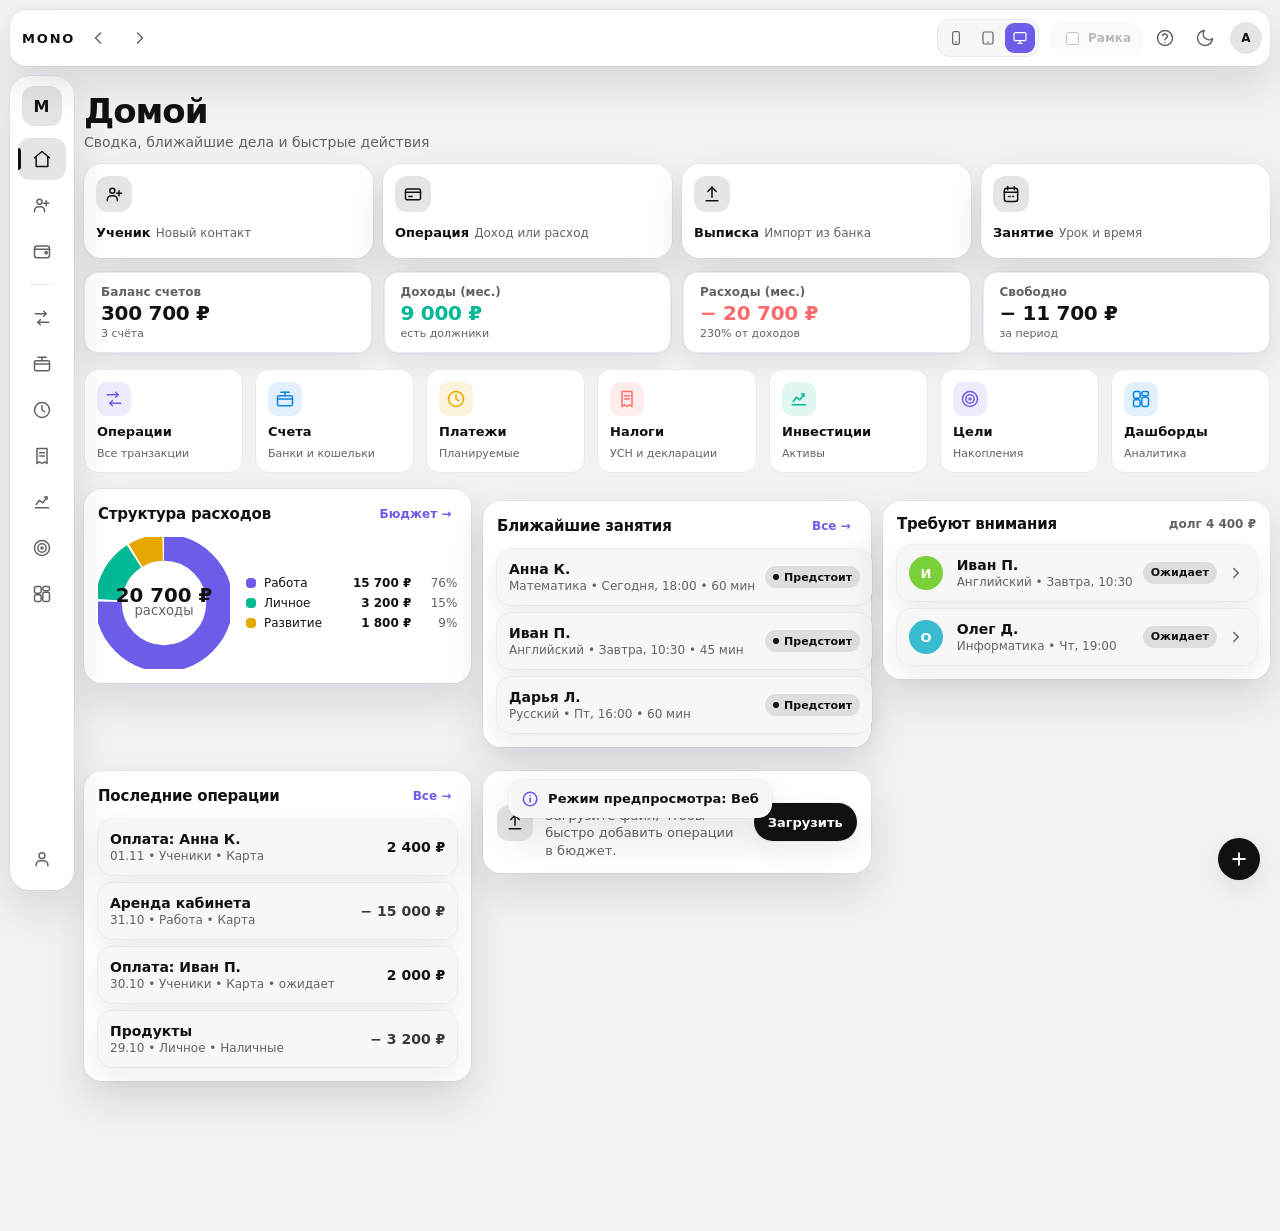
==== index.html @ 4f50d754 "Этап 14a-fix2: публикация фиксов 14a (snapshot-коммит не попал в PR#19) + удаление rail-FAB '+' из т" ====
<!doctype html>
<html lang="ru">
<head>
  <meta charset="utf-8" />
  <meta name="viewport" content="width=device-width, initial-scale=1, viewport-fit=cover" />
  <meta name="theme-color" content="#090909" />
  <title>Mono — репетитор</title>
  <link rel="icon" type="image/png" href="Иконка.png" />

  <script>
    (() => {
      try {
        const saved = localStorage.getItem("mono-theme");
        const systemLight = window.matchMedia("(prefers-color-scheme: light)").matches;
        document.documentElement.dataset.theme = saved || (systemLight ? "light" : "dark");
      } catch (_) {
        document.documentElement.dataset.theme = "dark";
      }
    })();
  </script>

  <link rel="stylesheet" href="src/css/tokens.css" />
  <link rel="stylesheet" href="src/css/layout-base.css" />
  <link rel="stylesheet" href="src/css/components.css" />
</head>

  <!-- Dev-preview: рамка устройства (Этап 8). app переносится внутрь при включённой рамке -->
  <div class="device-frame" id="deviceFrame" aria-hidden="true">
    <div class="frame-notch"></div>
    <div class="frame-caption" id="frameCaption">Телефон · 390 × 844</div>
  </div>

  <div class="app" id="app">
    <!-- Header -->
    <header class="header">
      <div class="brand">Mono</div>

      <button class="icon-btn nav-history" data-action="back" aria-label="Назад">
        <span data-icon="back"></span>
      </button>

      <button class="icon-btn nav-history" data-action="forward" aria-label="Вперёд">
        <span data-icon="forward"></span>
      </button>

      <div class="header-spacer"></div>

      <!-- Dev-preview: временный переключатель макетов (Этап 7) -->
      <div class="preview-switch" role="group" aria-label="Предпросмотр макета">
        <button class="preview-btn" data-preview="mobile" title="Телефон (≤767px)" aria-label="Режим: телефон"><span data-icon="phone"></span></button>
        <button class="preview-btn" data-preview="tablet" title="Планшет (768–1179px)" aria-label="Режим: планшет"><span data-icon="tablet"></span></button>
        <button class="preview-btn" data-preview="desktop" title="Веб (≥1180px)" aria-label="Режим: веб"><span data-icon="monitor"></span></button>
      </div>

      <!-- Dev-frame: рамка устройства для превью (Этап 8, видна только в mobile/tablet) -->
      <label class="frame-toggle" title="Рамка устройства">
        <input type="checkbox" id="frameToggle" />
        <span>Рамка</span>
      </label>

      <div class="header-actions">
        <button class="icon-btn" data-action="help" aria-label="Помощь">
          <span data-icon="help"></span>
        </button>

        <button class="icon-btn theme-toggle" data-action="theme" aria-label="Переключить тему">
          <span class="sun" data-icon="sun"></span>
          <span class="moon" data-icon="moon"></span>
        </button>

        <button class="avatar-btn" data-action="profile" aria-label="Профиль">
          А
        </button>
      </div>
    </header>

    <!-- Desktop / tablet toolbar -->
    <aside class="toolbar" id="toolbar" aria-label="Боковая навигация">
      <div class="rail-logo">M</div>

      <nav class="toolbar-nav">
        <button class="tool-item is-active" data-route="home" aria-current="page">
          <span data-icon="home"></span>
          <span class="tool-label">Домой</span>
        </button>

        <button class="tool-item" data-route="teacher">
          <span data-icon="teacher"></span>
          <span class="tool-label">Учитель</span>
        </button>

        <button class="tool-item" data-route="budget">
          <span data-icon="budget"></span>
          <span class="tool-label">Бюджет</span>
        </button>

        <div class="rail-sep"></div>

        <button class="tool-item" data-route="operations">
          <span data-icon="operations"></span>
          <span class="tool-label">Операции</span>
        </button>

        <button class="tool-item" data-route="accounts">
          <span data-icon="accounts"></span>
          <span class="tool-label">Счета</span>
        </button>

        <button class="tool-item" data-route="planned">
          <span data-icon="payments"></span>
          <span class="tool-label">Платежи</span>
        </button>

        <button class="tool-item" data-route="taxes">
          <span data-icon="taxes"></span>
          <span class="tool-label">Налоги</span>
        </button>

        <button class="tool-item" data-route="investments">
          <span data-icon="investments"></span>
          <span class="tool-label">Инвестиции</span>
        </button>

        <button class="tool-item" data-route="goals">
          <span data-icon="goals"></span>
          <span class="tool-label">Цели</span>
        </button>

        <button class="tool-item" data-route="dashboards">
          <span data-icon="dashboards"></span>
          <span class="tool-label">Дашборды</span>
        </button>
      </nav>

      <div class="toolbar-bottom">
        <button class="tool-item" data-action="profile">
          <span data-icon="user"></span>
          <span class="tool-label">Профиль</span>
        </button>
      </div>
    </aside>

    <!-- Content -->
    <main class="content">
      <div class="content-inner">
        <div class="page-head">
          <h1 id="page-title">Домой</h1>
          <p id="page-subtitle">Главный экран</p>
        </div>

        <section id="page-body" aria-live="polite"></section>
      </div>
    </main>

    <!-- Mobile bottom navigation -->
    <nav class="bottom-nav" id="bottomNav" aria-label="Нижняя навигация">
      <div class="tabs">
        <button class="tab is-active" data-route="home" aria-current="page">
          <span class="tab-icon" data-icon="home"></span>
          <span class="tab-label">Домой</span>
        </button>

        <button class="tab" data-route="teacher">
          <span class="tab-icon" data-icon="teacher"></span>
          <span class="tab-label">Учитель</span>
        </button>

        <button class="tab" data-route="budget">
          <span class="tab-icon" data-icon="budget"></span>
          <span class="tab-label">Бюджет</span>
        </button>

        <button class="tab" data-action="more" aria-haspopup="dialog" aria-expanded="false">
          <span class="tab-icon" data-icon="dashboards"></span>
          <span class="tab-label">Ещё</span>
        </button>
      </div>

      <div class="fab-wrap" data-fab-wrap>
        <div class="fan" data-fan aria-hidden="true">
          <button
            class="fan-item"
            data-quick="lesson"
            aria-label="Запланировать занятие"
            style="--tx: 0px; --ty: -54px; --d: 0ms"
          >
            <span data-icon="calendar"></span>
            <span>Занятие</span>
          </button>

          <button
            class="fan-item"
            data-quick="student"
            aria-label="Добавить ученика"
            style="--tx: -16px; --ty: -104px; --d: 35ms"
          >
            <span data-icon="userPlus"></span>
            <span>Ученик</span>
          </button>

          <button
            class="fan-item"
            data-quick="transaction"
            aria-label="Новая операция"
            style="--tx: -32px; --ty: -154px; --d: 70ms"
          >
            <span data-icon="card"></span>
            <span>Операция</span>
          </button>

          <button
            class="fan-item"
            data-quick="statement"
            aria-label="Загрузить выписку"
            style="--tx: -48px; --ty: -204px; --d: 105ms"
          >
            <span data-icon="upload"></span>
            <span>Выписка</span>
          </button>
        </div>

        <button class="fab" data-fab aria-expanded="false" aria-label="Быстрые действия">
          <span data-icon="plus"></span>
        </button>
      </div>
    </nav>
  </div>

  <!-- Desktop / tablet floating FAB -->
  <div class="desktop-fab fab-wrap" data-fab-wrap>
    <div class="fan" data-fan aria-hidden="true">
      <button
        class="fan-item"
        data-quick="lesson"
        aria-label="Запланировать занятие"
        style="--tx: 0px; --ty: -54px; --d: 0ms"
      >
        <span data-icon="calendar"></span>
        <span>Занятие</span>
      </button>

      <button
        class="fan-item"
        data-quick="student"
        aria-label="Добавить ученика"
        style="--tx: -16px; --ty: -104px; --d: 35ms"
      >
        <span data-icon="userPlus"></span>
        <span>Ученик</span>
      </button>

      <button
        class="fan-item"
        data-quick="transaction"
        aria-label="Новая операция"
        style="--tx: -32px; --ty: -154px; --d: 70ms"
      >
        <span data-icon="card"></span>
        <span>Операция</span>
      </button>

      <button
        class="fan-item"
        data-quick="statement"
        aria-label="Загрузить выписку"
        style="--tx: -48px; --ty: -204px; --d: 105ms"
      >
        <span data-icon="upload"></span>
        <span>Выписка</span>
      </button>
    </div>

    <button class="fab" data-fab aria-expanded="false" aria-label="Быстрые действия">
      <span data-icon="plus"></span>
    </button>
  </div>

  <div class="fan-backdrop" id="fanBackdrop"></div>

  <!-- Help modal -->
  <div class="modal-backdrop" id="helpBackdrop"></div>
  <!-- Bottom sheet «Ещё» — мобильная IA (Этап 7) -->
  <div class="sheet-backdrop" id="sheetBackdrop"></div>
  <section class="sheet" id="moreSheet" role="dialog" aria-modal="true" aria-labelledby="sheetTitle">
    <div class="sheet-handle"></div>
    <h3 class="sheet-title" id="sheetTitle">Все разделы</h3>
    <div class="sheet-grid" id="sheetGrid"><!-- заполняет app.js из u.HUB --></div>
  </section>

  <section class="modal" id="helpModal" role="dialog" aria-modal="true" aria-labelledby="helpTitle">
    <div class="modal-head">
      <h2 id="helpTitle">Помощь</h2>
      <button class="icon-btn" id="helpClose" aria-label="Закрыть">
        <span data-icon="close"></span>
      </button>
    </div>

    <ul class="help-list">
      <li class="help-item">
        <h3>Быстрые действия</h3>
        <p>Нажмите <b>+</b>, чтобы открыть меню: занятие, ученик, операция, выписка.</p>
      </li>
      <li class="help-item">
        <h3>Повтор последнего действия</h3>
        <p>Зажмите <b>+</b> на полсекунды, чтобы повторно выполнить последнее быстрое действие.</p>
      </li>
      <li class="help-item">
        <h3>Тема</h3>
        <p>Светлая и тёмная тема переключаются кнопкой в шапке. Выбор сохраняется.</p>
      </li>
      <li class="help-item">
        <h3>Навигация</h3>
        <p>На телефоне — нижняя панель. На планшете и ПК — левый тулбар, раскрывается при наведении.</p>
      </li>
    </ul>
  </section>

<!-- Generic quick-action modal (формы: занятие/ученик/операция/выписка) -->
  <div class="modal-backdrop" id="genericBackdrop"></div>
  <section class="modal" id="genericModal" role="dialog" aria-modal="true" aria-labelledby="genericTitle">
    <div class="modal-head">
      <h2 id="genericTitle">Форма</h2>
      <button class="icon-btn" data-action="close-modal" aria-label="Закрыть">
        <span data-icon="close"></span>
      </button>
    </div>
    <form id="genericForm" novalidate></form>
  </section>

  <div class="toast" id="toast" role="status" aria-live="polite"></div>


  <script src="src/js/core.js"></script>
  <script src="src/data/mock.js"></script>
  <script src="src/js/store.js"></script>
  <script src="src/js/views/home.js"></script>
  <script src="src/js/views/teacher.js"></script>
  <script src="src/js/views/budget.js"></script>
  <script src="src/js/views/finance.js"></script>
  <script src="src/js/views/profile.js"></script>
  <script src="src/js/app.js"></script>
</body>
</html>
---- src/css/tokens.css ----
/* ============================================================
   MONO — ДИЗАЙН-ТОКЕНЫ (Этап 1)
   Единая палитра для layout («Mono», монохром) и карточек «Домкнига»
   (акцент + семантические цвета). Все компоненты берут цвета ТОЛЬКО
   отсюда. Порядок подключения: tokens.css → layout-base.css → components.css
   ============================================================ */

:root {
  /* ---- Фирменный акцент и семантика (из карточек Домкнига) ---- */
  --accent: #6c5ce7;
  --accent-soft: rgba(108, 92, 231, 0.12);
  --accent-text: #ffffff;

  --green: #00b894;
  --amber: #e6a700;
  --red: #ff6b6b;
  --blue: #0984e3;
  --slate: #636e81;

  --green-bg: rgba(0, 184, 148, 0.12);
  --amber-bg: rgba(230, 167, 0, 0.14);
  --red-bg: rgba(255, 107, 107, 0.12);
  --blue-bg: rgba(9, 132, 227, 0.12);

  /* Палитра сегментов диаграмм (donut/pie/bars) */
  --chart-1: #6c5ce7;
  --chart-2: #00b894;
  --chart-3: #e6a700;
  --chart-4: #ff6b6b;
  --chart-5: #0984e3;
  --chart-6: #636e81;
  --chart-7: #a29bfe;
  --chart-8: #55efc4;

  /* ---- Типографика ---- */
  --font-ui: Inter, ui-sans-serif, system-ui, -apple-system, "Segoe UI", Roboto, Arial, sans-serif;
  --font-num: "Manrope", Inter, ui-sans-serif, system-ui, sans-serif;

  /* ---- Радиусы / отступы / тени ---- */
  --r-sm: 10px;
  --r-md: 14px;
  --r-lg: 18px;
  --sp-1: 4px;
  --sp-2: 8px;
  --sp-3: 12px;
  --sp-4: 16px;
  --sp-5: 24px;

  --ring: color-mix(in srgb, var(--text) 28%, transparent);

  /* ---- Мобильные размеры / layout-константы (из исходного layout.html) ---- */
  --bottom-nav-h: 62px;
  --edge: 10px;
  --header-h: 56px;
  --safe-top: env(safe-area-inset-top);
  --safe-bottom: env(safe-area-inset-bottom);
  --rail-w: 64px;
  --rail-expanded-w: 176px;
  --tab-h: 40px;
  --tab-w: 40px;
  --tab-active-w: 104px;
  --tab-label-w: 62px;
  --fab-size: 42px;
  --pill-h: 40px;
}

/* ============================================================
   РЕЖИМЫ ПРЕДПРОСМОТРА (Этап 7 — dev-preview)
   data-preview="mobile" → все @media ведут себя как ≤767px
   data-preview="tablet" → как 768–1179px
   data-preview="desktop" → как ≥1180px (по умолчанию)
   ============================================================ */
:root[data-preview="mobile"] { --mq-mobile: 1px; }
:root:not([data-preview]) { --mq-mobile: 0; }

/* ================= ТЁМНАЯ ТЕМА (дефолт Mono) ================= */
:root[data-theme="dark"] {
  --bg: #090909;
  --surface: #141414;
  --surface-2: #1c1c1c;
  --line: #262d45;
  --text: #ffffff;
  --muted: #a0a0a8;

  --hover: rgba(255, 255, 255, 0.08);
  --selected: rgba(255, 255, 255, 0.14);
  --active-bg: #ffffff;
  --active-text: #000000;

  --shadow:
    0 18px 42px rgba(0, 0, 0, 0.58),
    0 0 0 1px rgba(255, 255, 255, 0.045);
  --soft-shadow:
    0 10px 28px rgba(0, 0, 0, 0.42),
    0 0 0 1px rgba(255, 255, 255, 0.04);
  --backdrop: rgba(0, 0, 0, 0.58);

  /* в тёмной теме — осветлённые варианты из Домкниги */
  --accent: #8b7cff;
  --accent-soft: rgba(139, 124, 255, 0.16);
  --green: #2ee6c0;
  --amber: #ffd93d;
  --red: #ff8080;
  --blue: #74b9ff;

  --green-bg: rgba(46, 230, 192, 0.14);
  --amber-bg: rgba(255, 217, 61, 0.16);
  --red-bg: rgba(255, 128, 128, 0.14);
  --blue-bg: rgba(116, 185, 255, 0.14);

  --chart-1: #8b7cff;
  --chart-2: #2ee6c0;
  --chart-3: #ffd93d;
  --chart-4: #ff8080;
  --chart-5: #74b9ff;
  --chart-6: #8b93ad;
  --chart-7: #a29bfe;
  --chart-8: #55efc4;
}

/* ================= СВЕТЛАЯ ТЕМА ================= */
:root[data-theme="light"] {
  --bg: #f1f2f4;
  --surface: #ffffff;
  --surface-2: #f7f7f8;
  --line: #e7eaf2;
  --text: #111111;
  --muted: #5f6368;

  --hover: rgba(0, 0, 0, 0.06);
  --selected: rgba(0, 0, 0, 0.1);
  --active-bg: #111111;
  --active-text: #ffffff;

  --shadow:
    0 18px 40px rgba(15, 23, 42, 0.12),
    0 0 0 1px rgba(15, 23, 42, 0.045);
  --soft-shadow:
    0 10px 26px rgba(15, 23, 42, 0.08),
    0 0 0 1px rgba(15, 23, 42, 0.04);
  --backdrop: rgba(0, 0, 0, 0.24);
}

/* ============================================================
   СЛУЖЕБНЫЕ КЛАССЫ ТЕМ (используются всеми компонентами)
   ============================================================ */
.t-income, .tone-green { color: var(--green); }
.t-expense, .tone-red { color: var(--red); }
.t-pending, .tone-amber { color: var(--amber); }
.t-info, .tone-blue { color: var(--blue); }
.t-muted { color: var(--muted); }

.badge--paid { background: var(--green-bg); color: var(--green); }
.badge--pending { background: var(--amber-bg); color: var(--amber); }
.badge--overdue { background: var(--red-bg); color: var(--red); }
.badge--info { background: var(--blue-bg); color: var(--blue); }
.badge--neutral { background: var(--hover); color: var(--muted); }
.badge--accent { background: var(--accent-soft); color: var(--accent); }
---- src/css/layout-base.css ----
* {
      box-sizing: border-box;
    }

    html,
    body {
      height: 100%;
    }

    body {
      margin: 0;
      background: var(--bg);
      color: var(--text);
      font-family: var(--font-ui);
      -webkit-font-smoothing: antialiased;
      overflow-x: hidden;
    }

    button {
      font: inherit;
      color: inherit;
      border: 0;
      background: transparent;
      cursor: pointer;
    }

    svg {
      display: block;
      width: 20px;
      height: 20px;
      flex: 0 0 auto;
    }

    [data-icon] {
      display: inline-grid;
      place-items: center;
      width: 20px;
      height: 20px;
    }

    .app {
      min-height: 100dvh;
      display: flex;
      flex-direction: column;
    }

    /* ============================================================
       Header
       ============================================================ */

    /* Этап 10: header — fixed (всегда виден, не прячется при скролле),
       тулбар и контент начинаются НИЖЕ хедера. */
    .header {
      position: fixed;
      top: calc(var(--edge) + var(--safe-top));
      left: var(--edge);
      right: var(--edge);
      z-index: 50;

      height: var(--header-h);
      padding: 0 8px 0 12px;

      display: flex;
      align-items: center;
      gap: 4px;

      background: var(--surface);
      border-radius: 16px;
      box-shadow: var(--shadow);

      transition: transform 0.3s cubic-bezier(0.2, 0.8, 0.2, 1);
    }

    body.header-hidden .header {
      transform: translateY(calc(-100% - var(--edge) - var(--safe-top) - 8px));
    }

    /* «дыра» вместо хедера в потоке */
    .app::before {
      content: "";
      flex: 0 0 auto;
      height: calc(var(--edge) * 2 + var(--header-h) + var(--safe-top));
    }

    .brand {
      font-size: 13px;
      font-weight: 850;
      letter-spacing: 0.14em;
      text-transform: uppercase;
      white-space: nowrap;
    }

    .header-spacer {
      flex: 1;
    }

    .header-actions {
      display: flex;
      align-items: center;
      gap: 2px;
    }

    .icon-btn {
      width: 38px;
      height: 38px;
      border-radius: 12px;
      display: grid;
      place-items: center;
      color: var(--muted);
      transition: 0.18s ease;
    }

    .icon-btn:hover {
      color: var(--text);
      background: var(--hover);
    }

    .icon-btn:focus-visible,
    .avatar-btn:focus-visible,
    .tab:focus-visible,
    .tool-item:focus-visible,
    .fan-item:focus-visible,
    .chip:focus-visible,
    .seg-btn:focus-visible,
    .primary-btn:focus-visible,
    .quick-card:focus-visible {
      outline: 2px solid var(--text);
      outline-offset: 2px;
    }

    .nav-history {
      display: none;
    }

    .theme-toggle .sun,
    .theme-toggle .moon {
      width: 20px;
      height: 20px;
    }

    :root[data-theme="dark"] .theme-toggle .moon {
      display: none;
    }

    :root[data-theme="light"] .theme-toggle .sun {
      display: none;
    }

    .avatar-btn {
      width: 32px;
      height: 32px;
      border-radius: 50%;
      background: var(--selected);
      color: var(--text);
      font-size: 12px;
      font-weight: 850;
      display: grid;
      place-items: center;
      margin-left: 4px;
      transition: 0.18s ease;
    }

    .avatar-btn:hover {
      background: var(--hover);
    }

    /* ============================================================
       Content
       ============================================================ */

    .content {
      flex: 1;
      min-width: 0;
      padding: calc(4px + var(--edge)) var(--edge) calc(86px + var(--safe-bottom));
      transition: margin-left 0.26s cubic-bezier(0.2, 0.8, 0.2, 1);
    }

    /* Этап 10: «дыра» вместо fixed-хедера только на мобильных
       (на десктопе место под хедер даёт padding у .content в @media). */
    @media (max-width: 767.98px) {
      .app::before { content: none; }
    }

    .content-inner {
      width: 100%;
      max-width: 1320px;
      margin: 0 auto;
    }

    .page-head {
      margin: 4px 0 14px;
    }

    .page-head h1 {
      margin: 0 0 4px;
      font-size: clamp(24px, 7vw, 34px);
      line-height: 1.05;
      letter-spacing: -0.03em;
    }

    .page-head p {
      margin: 0;
      color: var(--muted);
      font-size: 14px;
    }

    .panel {
      background: var(--surface);
      border-radius: 18px;
      padding: 14px;
      box-shadow: var(--shadow);
    }

    .panel + .panel {
      margin-top: 12px;
    }

    .panel-title {
      margin: 0 0 10px;
      font-size: 13px;
      font-weight: 850;
      letter-spacing: 0.02em;
    }

    .muted {
      color: var(--muted);
    }

    .sticky-title {
      position: sticky;
      top: calc(var(--header-h) + var(--edge) * 2 + var(--safe-top));
      z-index: 4;
      margin: 14px 0 8px;
      padding: 8px 0;
      background: var(--bg);
      font-size: 13px;
      font-weight: 850;
      letter-spacing: 0.02em;
    }

    .list {
      display: grid;
      gap: 8px;
    }

    .row {
      display: flex;
      align-items: center;
      gap: 10px;
      min-height: 56px;
      padding: 10px 12px;
      border-radius: 14px;
      background: var(--surface-2);
      box-shadow: var(--soft-shadow);
    }

    .row-main {
      min-width: 0;
      flex: 1;
    }

    .row-title {
      font-size: 14px;
      font-weight: 780;
      white-space: nowrap;
      overflow: hidden;
      text-overflow: ellipsis;
    }

    .row-meta {
      margin-top: 2px;
      color: var(--muted);
      font-size: 12px;
      white-space: nowrap;
      overflow: hidden;
      text-overflow: ellipsis;
    }

    .badge {
      flex: 0 0 auto;
      padding: 5px 9px;
      border-radius: 999px;
      background: var(--selected);
      color: var(--text);
      font-size: 11px;
      font-weight: 800;
      white-space: nowrap;
    }

    .amount {
      flex: 0 0 auto;
      font-size: 14px;
      white-space: nowrap;
    }

    .amount.income {
      font-weight: 900;
    }

    .amount.expense {
      font-weight: 760;
      opacity: 0.82;
    }

    .stats-grid {
      display: grid;
      grid-template-columns: repeat(3, minmax(0, 1fr));
      gap: 8px;
      margin-top: 10px;
    }

    .stat {
      min-height: 72px;
      padding: 10px;
      border-radius: 14px;
      background: var(--surface-2);
      box-shadow: var(--soft-shadow);
      display: flex;
      flex-direction: column;
      justify-content: center;
      gap: 4px;
    }

    .stat-label {
      color: var(--muted);
      font-size: 11px;
      font-weight: 750;
      text-transform: uppercase;
      letter-spacing: 0.06em;
    }

    .stat-value {
      font-size: 15px;
      font-weight: 900;
      white-space: nowrap;
      overflow: hidden;
      text-overflow: ellipsis;
    }

    .quick-grid {
      display: grid;
      grid-template-columns: repeat(2, minmax(0, 1fr));
      gap: 10px;
      margin-bottom: 14px;
    }

    .quick-card {
      min-height: 94px;
      padding: 12px;
      border-radius: 18px;
      background: var(--surface);
      box-shadow: var(--shadow);
      display: flex;
      flex-direction: column;
      align-items: flex-start;
      gap: 10px;
      text-align: left;
      transition: transform 0.16s ease, background 0.16s ease;
    }

    .quick-card:hover {
      background: var(--surface-2);
      transform: translateY(-1px);
    }

    .quick-icon {
      width: 36px;
      height: 36px;
      border-radius: 12px;
      background: var(--selected);
      display: grid;
      place-items: center;
    }

    .quick-title {
      font-size: 13px;
      font-weight: 850;
    }

    .quick-sub {
      margin-top: 2px;
      color: var(--muted);
      font-size: 12px;
    }

    .dash-grid {
      display: grid;
      gap: 12px;
    }

    .page-tools {
      display: flex;
      align-items: center;
      justify-content: space-between;
      gap: 8px;
      flex-wrap: wrap;
      margin-bottom: 10px;
    }

    .segmented {
      display: inline-flex;
      padding: 3px;
      gap: 2px;
      border-radius: 999px;
      background: var(--surface-2);
      box-shadow: var(--soft-shadow);
    }

    .seg-btn {
      height: 32px;
      padding: 0 12px;
      border-radius: 999px;
      color: var(--muted);
      font-size: 12px;
      font-weight: 800;
      transition: 0.16s ease;
    }

    .seg-btn.is-active {
      background: var(--active-bg);
      color: var(--active-text);
    }

    .chips {
      display: flex;
      gap: 6px;
      overflow-x: auto;
      padding-bottom: 2px;
      scrollbar-width: none;
    }

    .chips::-webkit-scrollbar {
      display: none;
    }

    .chip {
      height: 32px;
      padding: 0 12px;
      border-radius: 999px;
      background: var(--surface-2);
      color: var(--muted);
      font-size: 12px;
      font-weight: 800;
      white-space: nowrap;
      box-shadow: var(--soft-shadow);
      transition: 0.16s ease;
    }

    .chip.is-active {
      background: var(--active-bg);
      color: var(--active-text);
    }

    .primary-btn {
      height: 38px;
      padding: 0 14px;
      border-radius: 999px;
      background: var(--active-bg);
      color: var(--active-text);
      font-size: 13px;
      font-weight: 850;
      box-shadow: var(--soft-shadow);
      white-space: nowrap;
      transition: 0.16s ease;
    }

    .primary-btn:hover {
      opacity: 0.92;
    }

    .import-panel .import-row {
      display: flex;
      align-items: center;
      gap: 12px;
      flex-wrap: wrap;
    }

    .import-copy {
      flex: 1;
      min-width: 180px;
    }

    .import-copy h3 {
      margin: 0 0 4px;
      font-size: 15px;
    }

    .import-copy p {
      margin: 0;
      color: var(--muted);
      font-size: 13px;
      line-height: 1.35;
    }

    .empty {
      text-align: center;
      padding: 26px 16px;
    }

    .empty-icon {
      width: 46px;
      height: 46px;
      margin: 0 auto 10px;
      border-radius: 16px;
      background: var(--selected);
      display: grid;
      place-items: center;
    }

    .empty h3 {
      margin: 0 0 6px;
      font-size: 16px;
    }

    .empty p {
      margin: 0 0 14px;
      color: var(--muted);
      font-size: 13px;
      line-height: 1.45;
    }

    .end-note {
      margin-top: 10px;
      text-align: center;
      color: var(--muted);
      font-size: 12px;
      font-weight: 700;
    }

    /* ============================================================
       Skeleton
       ============================================================ */

    .skeleton {
      background: linear-gradient(
        90deg,
        var(--surface) 25%,
        var(--surface-2) 37%,
        var(--surface) 63%
      );
      background-size: 200% 100%;
      animation: shimmer 1.2s linear infinite;
      border-radius: 18px;
      box-shadow: var(--shadow);
    }

    .sk-hero {
      height: 92px;
      margin-bottom: 12px;
    }

    .sk-card {
      height: 132px;
      margin-bottom: 12px;
    }

    .sk-row {
      height: 56px;
      margin-bottom: 8px;
      border-radius: 14px;
    }

    @keyframes shimmer {
      to {
        background-position: -200% 0;
      }
    }

    /* ============================================================
       Desktop / tablet toolbar
       ============================================================ */

    .toolbar {
      display: none;
    }

    .desktop-fab {
      display: none;
    }

    @media (min-width: 768px) {
      .nav-history {
        display: grid;
      }

      .toolbar {
        display: flex;
        position: fixed; /* Этап 10b: fixed — панель прижата к краю и НЕ «налезает» на хедер: top ниже хедера */
        left: var(--edge);
        top: calc(var(--edge) * 2 + var(--header-h) + var(--safe-top));
        bottom: calc(var(--edge) + var(--safe-bottom));
        overflow-y: auto;
        overscroll-behavior: contain;
        scrollbar-width: none;
        z-index: 40;

        width: var(--rail-w);
        margin-left: 0;
        padding: 10px 8px;
        flex-direction: column;
        gap: 4px;

        background: var(--surface);
        border-radius: 20px;
        box-shadow: var(--shadow);
        overflow-x: hidden;

        transition: width 0.26s cubic-bezier(0.2, 0.8, 0.2, 1);
      }

      .toolbar::-webkit-scrollbar { display: none; }

      .content {
        margin-left: calc(var(--rail-w) + var(--edge) * 2);
        padding: calc(4px + var(--edge)) var(--edge) 28px 0;
      }

      .app.rail-expanded .toolbar {
        width: var(--rail-expanded-w);
      }

      /* Этап 10b: toolbar — fixed (left/top/bottom заданы в @media выше);
         здесь синхронизация с превью-режимами */
      .app.rail-expanded .content {
        margin-left: calc(var(--rail-expanded-w) + var(--edge) * 2);
      }

      .bottom-nav {
        display: none;
      }

      .desktop-fab {
        display: block;
        position: fixed;
        right: 20px;
        bottom: calc(20px + var(--safe-bottom));
        z-index: 100;
      }

      .quick-grid {
        grid-template-columns: repeat(4, minmax(0, 1fr));
      }

      .dash-grid {
        grid-template-columns: repeat(2, minmax(0, 1fr));
        align-items: start;
      }

      .toast {
        bottom: 24px;
      }
    }

    @media (min-width: 1180px) {
      .dash-grid {
        grid-template-columns: repeat(3, minmax(0, 1fr));
      }
    }

    .rail-logo {
      width: 40px;
      height: 40px;
      margin: 0 auto 8px;
      border-radius: 12px;
      background: var(--selected);
      display: grid;
      place-items: center;
      font-weight: 900;
      letter-spacing: 0.08em;
      transition: margin 0.26s cubic-bezier(0.2, 0.8, 0.2, 1);
    }

    .app.rail-expanded .rail-logo {
      margin-left: 0;
      margin-right: auto;
    }

    .toolbar-nav {
      flex: 1;
      min-height: 0;
      display: flex;
      flex-direction: column;
      gap: 4px;
    }

    .tool-item {
      position: relative;
      width: 100%;
      height: 42px;
      border-radius: 12px;
      color: var(--muted);
      display: flex;
      align-items: center;
      padding: 0 14px;
      white-space: nowrap;
      overflow: hidden;
      transition:
        background 0.18s ease,
        color 0.18s ease,
        padding 0.26s cubic-bezier(0.2, 0.8, 0.2, 1);
    }

    .app.rail-expanded .tool-item {
      padding: 0 12px;
    }

    .tool-item:hover {
      background: var(--hover);
      color: var(--text);
    }

    .tool-item.is-active {
      background: var(--selected);
      color: var(--text);
    }

    .tool-item.is-active::before {
      content: "";
      position: absolute;
      left: 0;
      top: 10px;
      bottom: 10px;
      width: 3px;
      border-radius: 0 3px 3px 0;
      background: var(--text);
    }

    .tool-label {
      max-width: 0;
      opacity: 0;
      margin-left: 0;
      overflow: hidden;
      font-size: 14px;
      font-weight: 720;
      transition:
        max-width 0.26s cubic-bezier(0.2, 0.8, 0.2, 1),
        opacity 0.18s ease,
        margin-left 0.26s cubic-bezier(0.2, 0.8, 0.2, 1);
    }

    .app.rail-expanded .tool-label {
      max-width: 120px;
      opacity: 1;
      margin-left: 10px;
    }

    .toolbar-bottom {
      padding-top: 4px;
    }

    /* ============================================================
       Mobile bottom navigation
       ============================================================ */

    .bottom-nav {
      position: fixed;
      left: 0;
      right: 0;
      bottom: 0;
      z-index: 100;

      display: flex;
      align-items: center;
      gap: 6px;
      padding: 7px 8px calc(7px + var(--safe-bottom));

      background: var(--surface);
      border-radius: 24px 24px 0 0;
      box-shadow: 0 -18px 42px rgba(0, 0, 0, 0.45);

      transition: transform 0.26s cubic-bezier(0.2, 0.8, 0.2, 1);
    }

    .bottom-nav.nav-hidden {
      transform: translateY(calc(100% + var(--safe-bottom)));
    }

    .tabs {
      flex: 1;
      min-width: 0;
      display: flex;
      justify-content: center;
      align-items: center;
      gap: 4px;
    }

    .tab {
      display: inline-flex;
      align-items: center;
      justify-content: center;
      width: var(--tab-w);
      height: var(--tab-h);
      border-radius: 999px;
      color: var(--muted);
      overflow: hidden;
      flex: 0 0 auto;
      transition:
        width 0.28s cubic-bezier(0.2, 0.8, 0.2, 1),
        background 0.18s ease,
        color 0.18s ease,
        box-shadow 0.18s ease;
    }

    .tab:hover {
      color: var(--text);
      background: var(--hover);
    }

    .tab.is-active {
      width: var(--tab-active-w);
      background: var(--active-bg);
      color: var(--active-text);
      box-shadow: var(--soft-shadow);
    }

    .tab-label {
      max-width: 0;
      opacity: 0;
      margin-left: 0;
      overflow: hidden;
      white-space: nowrap;
      font-size: 12px;
      font-weight: 850;
      transition:
        max-width 0.28s cubic-bezier(0.2, 0.8, 0.2, 1),
        opacity 0.18s ease,
        margin-left 0.28s cubic-bezier(0.2, 0.8, 0.2, 1);
    }

    .tab.is-active .tab-label {
      max-width: var(--tab-label-w);
      opacity: 1;
      margin-left: 5px;
    }

    /* ============================================================
       FAB + quick actions
       ============================================================ */

    .fab-wrap {
      position: relative;
      width: var(--fab-size);
      height: var(--fab-size);
      flex: 0 0 auto;
      z-index: 100;
    }

    /* ============================================================
       Help modal
       ============================================================ */

    .modal-backdrop {
      position: fixed;
      inset: 0;
      z-index: 190;

      background: var(--backdrop);
      backdrop-filter: blur(14px);
      -webkit-backdrop-filter: blur(14px);

      opacity: 0;
      pointer-events: none;
      transition: opacity 0.2s ease;
    }

    .modal-backdrop.open {
      opacity: 1;
      pointer-events: auto;
    }

    .modal {
      position: fixed;
      z-index: 200;
      left: 50%;
      top: 50%;
      width: min(560px, calc(100vw - 24px));
      max-height: min(78vh, 680px);
      overflow: auto;
      padding: 18px;
      border-radius: 22px;
      background: var(--surface);
      box-shadow: var(--shadow);

      opacity: 0;
      pointer-events: none;
      transform: translate(-50%, -48%) scale(0.98);
      transition: 0.22s cubic-bezier(0.2, 0.8, 0.2, 1);
    }

    .modal.open {
      opacity: 1;
      pointer-events: auto;
      transform: translate(-50%, -50%) scale(1);
    }

    .modal-head {
      display: flex;
      align-items: center;
      justify-content: space-between;
      gap: 10px;
      margin-bottom: 12px;
    }

    .modal-head h2 {
      margin: 0;
      font-size: 20px;
      letter-spacing: -0.02em;
    }

    .help-list {
      display: grid;
      gap: 10px;
      margin: 0;
      padding: 0;
      list-style: none;
    }

    .help-item {
      padding: 12px;
      border-radius: 14px;
      background: var(--surface-2);
      box-shadow: var(--soft-shadow);
    }

    .help-item h3 {
      margin: 0 0 4px;
      font-size: 14px;
    }

    .help-item p {
      margin: 0;
      color: var(--muted);
      font-size: 13px;
      line-height: 1.45;
    }

    /* ============================================================
       Toast
       ============================================================ */

    .toast {
      position: fixed;
      left: 50%;
      bottom: calc(82px + var(--safe-bottom));
      transform: translate(-50%, 12px);
      z-index: 210;

      max-width: calc(100vw - 24px);
      padding: 10px 13px;
      border-radius: 14px;
      background: var(--surface-2);
      color: var(--text);
      box-shadow: var(--shadow);

      font-size: 13px;
      font-weight: 760;
      line-height: 1.35;

      opacity: 0;
      pointer-events: none;
      transition: 0.2s ease;
    }

    .toast.show {
      opacity: 1;
      transform: translate(-50%, 0);
    }

    @media (prefers-reduced-motion: reduce) {
      * {
        transition-duration: 0.01ms !important;
        animation-duration: 0.01ms !important;
        animation-iteration-count: 1 !important;
      }
    }
  
/* ==== layout base end ==== */

/* ============================================================
   ЭТАП 7 — DEV PREVIEW: принудительные режимы телефон/планшет/веб
   Переключаются кнопкой в шапке (data-preview на <html>).
   media-запросы не поддерживают CSS-переменные, поэтому здесь
   точечно переопределяются правила из @media выше.
   ============================================================ */

/* ---- MOBILE: как ≤767px независимо от ширины окна ---- */
:root[data-preview="mobile"] .nav-history { display: none; }
:root[data-preview="mobile"] .toolbar { display: none !important; }
:root[data-preview="mobile"] .content { margin-left: 0 !important; padding: 14px var(--edge) calc(86px + var(--safe-bottom)) !important; }
:root[data-preview="mobile"] .app.rail-expanded .content { margin-left: 0 !important; }
:root[data-preview="mobile"] .bottom-nav { display: flex !important; }
:root[data-preview="mobile"] .desktop-fab { display: none !important; }
:root[data-preview="mobile"] .quick-grid { grid-template-columns: repeat(2, minmax(0, 1fr)); }
:root[data-preview="mobile"] .dash-grid { grid-template-columns: 1fr; }
:root[data-preview="mobile"] .kpi-grid { grid-template-columns: repeat(2, 1fr); }

/* ---- TABLET: как 768–1179px ---- */
:root[data-preview="tablet"] .nav-history { display: grid; }
:root[data-preview="tablet"] .toolbar {
  display: flex;
  position: fixed;
  left: var(--edge);
  top: calc(var(--edge) * 2 + var(--header-h) + var(--safe-top));
  bottom: calc(var(--edge) + var(--safe-bottom));
  overflow-y: auto;
  overscroll-behavior: contain;
  scrollbar-width: none;
  z-index: 40;
  width: var(--rail-w);
  margin-left: 0;
  padding: 10px 8px;
  flex-direction: column;
  gap: 4px;
  background: var(--surface);
  border-radius: 20px;
  box-shadow: var(--shadow);
  overflow-x: hidden;
  transition: width 0.26s cubic-bezier(0.2, 0.8, 0.2, 1);
}
:root[data-preview="tablet"] .content { margin-left: calc(var(--rail-w) + var(--edge) * 2); padding: calc(4px + var(--edge)) var(--edge) 28px 0; }
:root[data-preview="tablet"] .app.rail-expanded .toolbar { width: var(--rail-expanded-w); }
:root[data-preview="tablet"] .app.rail-expanded .content { margin-left: calc(var(--rail-expanded-w) + var(--edge) * 2); }
:root[data-preview="tablet"] .bottom-nav { display: none !important; }
:root[data-preview="tablet"] .desktop-fab { display: block; position: fixed; right: 20px; bottom: calc(20px + var(--safe-bottom)); z-index: 100; }
:root[data-preview="tablet"] .quick-grid { grid-template-columns: repeat(4, minmax(0, 1fr)); }
:root[data-preview="tablet"] .dash-grid { grid-template-columns: repeat(2, minmax(0, 1fr)); align-items: start; }
:root[data-preview="tablet"] .toast { bottom: 24px; }

/* ---- DESKTOP: как ≥1180px (раскладка планшета + 3 колонки дашбордов) ---- */
:root[data-preview="desktop"] .nav-history { display: grid; }
:root[data-preview="desktop"] .toolbar {
  display: flex;
  position: fixed;
  left: var(--edge);
  top: calc(var(--edge) * 2 + var(--header-h) + var(--safe-top));
  bottom: calc(var(--edge) + var(--safe-bottom));
  overflow-y: auto;
  overscroll-behavior: contain;
  scrollbar-width: none;
  z-index: 40;
  width: var(--rail-w);
  margin-left: 0;
  padding: 10px 8px;
  flex-direction: column;
  gap: 4px;
  background: var(--surface);
  border-radius: 20px;
  box-shadow: var(--shadow);
  overflow-x: hidden;
  transition: width 0.26s cubic-bezier(0.2, 0.8, 0.2, 1);
}
:root[data-preview="desktop"] .content { margin-left: calc(var(--rail-w) + var(--edge) * 2); padding: calc(4px + var(--edge)) var(--edge) 28px 0; }
:root[data-preview="desktop"] .app.rail-expanded .toolbar { width: var(--rail-expanded-w); }
:root[data-preview="desktop"] .app.rail-expanded .content { margin-left: calc(var(--rail-expanded-w) + var(--edge) * 2); }
:root[data-preview="desktop"] .bottom-nav { display: none !important; }
:root[data-preview="desktop"] .desktop-fab { display: block; position: fixed; right: 20px; bottom: calc(20px + var(--safe-bottom)); z-index: 100; }
:root[data-preview="desktop"] .quick-grid { grid-template-columns: repeat(4, minmax(0, 1fr)); }
:root[data-preview="desktop"] .dash-grid { grid-template-columns: repeat(3, minmax(0, 1fr)); align-items: start; }
:root[data-preview="desktop"] .toast { bottom: 24px; }

/* Кнопка превью активна — подсветка */
.preview-btn.is-on { color: var(--accent-text); background: var(--accent); }
.preview-btn.is-on:hover { background: var(--accent); color: var(--accent-text); }

/* ============================================================
   ЭТАП 11 — синхронизация принудительных режимов с реальными
   media-запросами (mobile/tablet правила уже есть выше; здесь
   desktop ≥1180px) + единое отключение анимаций по prefers-reduced-motion
   ============================================================ */
:root[data-preview="desktop"] .nav-history { display: grid; }
:root[data-preview="desktop"] .toolbar { display: flex; }
:root[data-preview="desktop"] .bottom-nav { display: none !important; }
:root[data-preview="desktop"] .desktop-fab { display: block; }

/* Единое уважение prefers-reduced-motion для всех компонентов и режимов.
   Глобальный блок внутри @media в начале файла не покрывал правила,
   добавленные позже (components/anim), поэтому дублируем здесь. */
@media (prefers-reduced-motion: reduce) {
  *, *::before, *::after {
    animation-duration: 0.01ms !important;
    animation-iteration-count: 1 !important;
    transition-duration: 0.01ms !important;
    scroll-behavior: auto !important;
  }
}
---- src/css/components.css ----
/* ============================================================
   MONO — UI-КОМПОНЕНТЫ (Этап 3)
   Общие переиспользуемые блоки для всех view. Цвета — только из tokens.css.
   ============================================================ */

/* ---------- KPI-плитки ---------- */
.kpi-grid {
  display: grid;
  grid-template-columns: repeat(auto-fit, minmax(150px, 1fr));
  gap: var(--sp-3);
  margin-bottom: var(--sp-4);
}

.kpi {
  background: var(--surface);
  border: 1px solid var(--line);
  border-radius: var(--r-md);
  padding: var(--sp-3) var(--sp-4);
  box-shadow: var(--soft-shadow);
  display: flex;
  flex-direction: column;
  gap: 2px;
  min-width: 0;
}

.kpi-label { font-size: 12px; color: var(--muted); font-weight: 600; }
.kpi-value { font-family: var(--font-num); font-size: 20px; font-weight: 800; letter-spacing: -0.3px; }
.kpi-sub { font-size: 11px; color: var(--muted); }

/* ---------- Статусные бейджи ---------- */
.badge {
  display: inline-flex;
  align-items: center;
  gap: 5px;
  height: 22px;
  padding: 0 8px;
  border-radius: 999px;
  font-size: 11px;
  font-weight: 700;
  white-space: nowrap;
  flex: 0 0 auto;
}

.badge .dot { width: 6px; height: 6px; border-radius: 50%; background: currentColor; }

/* ---------- Прогресс-бары (бюджеты, цели) ---------- */
.progress {
  height: 8px;
  border-radius: 999px;
  background: var(--hover);
  overflow: hidden;
}

.progress > span {
  display: block;
  height: 100%;
  border-radius: inherit;
  background: var(--accent);
  transition: width 0.4s ease;
}

.progress.ok > span { background: var(--green); }
.progress.warn > span { background: var(--amber); }
.progress.over > span { background: var(--red); }

.budget-row { padding: var(--sp-3) 0; border-bottom: 1px solid var(--line); }
.budget-row:last-child { border-bottom: 0; }
.budget-row .head { display: flex; justify-content: space-between; align-items: baseline; gap: 8px; margin-bottom: 6px; }
.budget-row .name { font-weight: 700; font-size: 14px; display: flex; align-items: center; gap: 8px; min-width: 0; }
.budget-row .sum { font-family: var(--font-num); font-size: 13px; font-weight: 700; white-space: nowrap; }
.budget-row .foot { display: flex; justify-content: space-between; margin-top: 6px; font-size: 11px; color: var(--muted); }

.cat-dot { width: 10px; height: 10px; border-radius: 4px; flex: 0 0 auto; background: var(--c, var(--accent)); }

/* ---------- Donut / Pie (SVG, без библиотек) ---------- */
.donut-wrap { display: flex; align-items: center; gap: var(--sp-4); flex-wrap: wrap; }
.donut { width: 132px; height: 132px; flex: 0 0 auto; }
.donut circle { fill: none; stroke-width: 20; transform: rotate(-90deg); transform-origin: 50% 50%; }
.donut-center { font-family: var(--font-num); font-weight: 800; font-size: 15px; fill: var(--text); }
.donut-caption { font-size: 10px; fill: var(--muted); }

.legend { display: grid; gap: 6px; flex: 1 1 180px; min-width: 160px; }
.legend-item { display: flex; align-items: center; gap: 8px; font-size: 12px; }
.legend-item .name { flex: 1; min-width: 0; overflow: hidden; text-overflow: ellipsis; white-space: nowrap; }
.legend-item .val { font-family: var(--font-num); font-weight: 700; }
.legend-item .pct { color: var(--muted); width: 38px; text-align: right; }

/* ---------- Столбчатая диаграмма (доходы/расходы по месяцам) ---------- */
.bars { display: flex; align-items: flex-end; gap: 6px; height: 140px; padding-top: var(--sp-2); }
.bar-col { flex: 1; display: flex; flex-direction: column; align-items: center; gap: 4px; min-width: 0; }
.bar-pair { display: flex; align-items: flex-end; gap: 3px; height: 110px; width: 100%; justify-content: center; }
.bar { width: 10px; max-width: 14px; border-radius: 4px 4px 2px 2px; background: var(--chart-1); transition: height 0.4s ease; }
.bar.income { background: var(--green); }
.bar.expense { background: var(--red); }
.bar-label { font-size: 10px; color: var(--muted); white-space: nowrap; }

/* ---------- Сегментированный контрол периода ---------- */
.segmented.period { display: inline-flex; background: var(--surface-2); border: 1px solid var(--line); border-radius: 999px; padding: 3px; gap: 2px; }
.segmented.period .seg-btn { border-radius: 999px; padding: 6px 14px; font-size: 12px; font-weight: 700; color: var(--muted); transition: background 0.15s, color 0.15s; }
.segmented.period .seg-btn.is-active { background: var(--active-bg); color: var(--active-text); }

/* ---------- Панели с заголовком + действием ---------- */
.panel-head { display: flex; align-items: center; justify-content: space-between; gap: 10px; margin-bottom: var(--sp-3); }
.panel-head h2 { margin: 0; font-size: 15px; font-weight: 800; letter-spacing: -0.2px; }
.panel-head .note { font-size: 12px; color: var(--muted); font-weight: 600; }

.link-btn { color: var(--accent); font-size: 12px; font-weight: 700; padding: 4px 6px; border-radius: 8px; }
.link-btn:hover { background: var(--accent-soft); }

/* ---------- Вторичная кнопка ---------- */
.secondary-btn {
  height: 34px;
  padding: 0 12px;
  border-radius: 10px;
  border: 1px solid var(--line);
  background: var(--surface-2);
  color: var(--text);
  font-size: 12px;
  font-weight: 700;
  display: inline-flex;
  align-items: center;
  gap: 6px;
  transition: background 0.15s, transform 0.1s;
}
.secondary-btn:hover { background: var(--hover); }
.secondary-btn:active { transform: scale(0.96); }

/* ---------- Аватар ученика ---------- */
.avatar {
  width: 34px;
  height: 34px;
  border-radius: 50%;
  display: grid;
  place-items: center;
  font-size: 13px;
  font-weight: 800;
  color: #fff;
  background: var(--c, var(--accent));
  flex: 0 0 auto;
}

.row .avatar { margin-right: 4px; }

/* ---------- Строка списка с суммой справа и чипом ---------- */
.row--rich { display: flex; align-items: center; gap: var(--sp-3); }
.row--rich .amount { font-family: var(--font-num); font-weight: 800; font-size: 14px; white-space: nowrap; }

/* ---------- Skeleton (универсальный) ---------- */
.skeleton.sk-chip { height: 28px; width: 90px; border-radius: 999px; }
.skeleton.sk-donut { height: 132px; width: 132px; border-radius: 50%; }

/* ---------- Плитки разделов (home hub) ---------- */
.hub-grid {
  display: grid;
  grid-template-columns: repeat(auto-fill, minmax(150px, 1fr));
  gap: var(--sp-3);
  margin-bottom: var(--sp-4);
}

.hub-tile {
  background: var(--surface);
  border: 1px solid var(--line);
  border-radius: var(--r-md);
  padding: var(--sp-3);
  display: flex;
  flex-direction: column;
  gap: 8px;
  text-align: left;
  transition: transform 0.12s ease, background 0.15s;
  cursor: pointer;
  color: var(--text);
}
.hub-tile:hover { background: var(--surface-2); transform: translateY(-1px); }
.hub-tile .ic-wrap {
  width: 34px; height: 34px; border-radius: 10px;
  display: grid; place-items: center;
  background: var(--tint, var(--accent-soft)); color: var(--tone, var(--accent));
}
.hub-tile .title { font-weight: 700; font-size: 13px; }
.hub-tile .sub { font-size: 11px; color: var(--muted); }

/* ---------- Модалка общей формы (generic modal reuse of .modal) ---------- */
.modal form { display: grid; gap: var(--sp-3); }
.field { display: grid; gap: 6px; }
.field label { font-size: 12px; font-weight: 700; color: var(--muted); }
.field input, .field select {
  height: 40px;
  border-radius: 10px;
  border: 1px solid var(--line);
  background: var(--surface-2);
  color: var(--text);
  padding: 0 12px;
  font: inherit;
}
.field input:focus-visible, .field select:focus-visible { outline: 2px solid var(--accent); outline-offset: 1px; }

.form-actions { display: flex; gap: var(--sp-2); justify-content: flex-end; margin-top: var(--sp-2); }

/* ---------- Focus-visible единый ---------- */
.chip:focus-visible, .seg-btn:focus-visible, .link-btn:focus-visible,
.secondary-btn:focus-visible, .hub-tile:focus-visible, .row:focus-visible {
  outline: 2px solid var(--ring);
  outline-offset: 2px;
}

@media (max-width: 767px) {
  .kpi-grid { grid-template-columns: repeat(2, 1fr); }
  .donut { width: 112px; height: 112px; }
}

/* ---------- Разделитель в тулбаре (Этап 2) ---------- */
.rail-sep { height: 1px; background: var(--line); margin: 8px 12px; flex: 0 0 auto; }

/* нижняя панель: 4 табa плотнее */
@media (max-width: 767px) {
  :root { --tab-active-w: 92px; --tab-label-w: 54px; }
}

/* ============================================================
   ЭТАП 5 — недостающие стили компонентов (домыкаем хвосты)
   ============================================================ */

/* Кликабельная строка списка (ученик → детальная) */
.row-link { cursor: pointer; transition: background 0.15s ease, transform 0.12s ease; }
.row-link:hover { background: var(--hover); }
.row-link:active { transform: scale(0.99); }
.row-link:focus-visible { outline: 2px solid var(--ring); outline-offset: 2px; border-radius: 14px; }

/* Внутри кликабельных строк кнопки действий должны лежать НАДЮ родителем,
   иначе клик по ✓ «уходит» в row-link и перехватчик closest("[data-quick]")
   раньше closest("[data-action]") не сработает (баг Этапа 13, tx-pay/planned-done) */
.list .row { position: relative; }
.list .row .mini-btn, .list .row [data-action] { position: relative; z-index: 2; }

.chev { width: 18px; height: 18px; color: var(--muted); flex: 0 0 auto; display: inline-flex; }
.chev svg { width: 18px; height: 18px; }

/* Поиск в списке операций */
.search-box {
  display: flex; align-items: center; gap: 8px;
  background: var(--surface-2);
  border: 1px solid var(--line);
  border-radius: 12px;
  padding: 0 12px;
  margin-bottom: var(--sp-3);
}
.search-box .ic-wrap { width: 16px; height: 16px; color: var(--muted); display: inline-flex; flex: 0 0 auto; }
.search-box .ic-wrap svg { width: 16px; height: 16px; }
.search-box input {
  flex: 1; min-width: 0; height: 38px;
  border: 0; background: transparent; color: var(--text);
  font: inherit; font-size: 13px;
}
.search-box input:focus { outline: none; }
.search-box:focus-within { border-color: var(--accent); box-shadow: 0 0 0 3px var(--accent-soft); }
.search-box input::placeholder { color: var(--muted); }

/* Мини-кнопка действия в строке (✓ оплатить / взнос) */
.mini-btn {
  height: 28px; min-width: 28px; padding: 0 8px;
  border-radius: 9px;
  border: 1px solid var(--line);
  background: var(--surface-2);
  color: var(--text);
  font-size: 12px; font-weight: 700;
  display: inline-flex; align-items: center; justify-content: center; gap: 4px;
  transition: background 0.15s, transform 0.1s, border-color 0.15s;
  flex: 0 0 auto;
}
.mini-btn:hover { background: var(--hover); border-color: var(--accent); }
.mini-btn:active { transform: scale(0.92); }
.mini-btn:focus-visible { outline: 2px solid var(--ring); outline-offset: 2px; }

/* Детальная страница ученика */
.detail-hero {
  display: flex; align-items: center; gap: var(--sp-4);
  background: var(--surface);
  border: 1px solid var(--line);
  border-radius: var(--r-lg, 18px);
  padding: var(--sp-4);
  margin-bottom: var(--sp-4);
  box-shadow: var(--soft-shadow);
}
.detail-id { display: flex; flex-direction: column; gap: 4px; min-width: 0; }
.detail-id h2 { margin: 0; font-size: 18px; font-weight: 800; letter-spacing: -0.3px; }
.detail-id .note { font-size: 12px; color: var(--muted); font-weight: 600; }
.detail-actions { display: flex; flex-wrap: wrap; gap: var(--sp-2); margin-top: var(--sp-3); }

.avatar--xl { width: 56px; height: 56px; font-size: 20px; }

/* Настройки профиля */
.setting-row {
  display: flex; align-items: center; justify-content: space-between; gap: var(--sp-3);
  min-height: 48px; padding: 10px 12px;
  border-radius: 12px;
}
.setting-row + .setting-row { border-top: 1px solid var(--line); }
.setting-row .setting-label { font-size: 13px; font-weight: 700; }
.setting-row .setting-sub { font-size: 11px; color: var(--muted); font-weight: 600; }

/* Опасная вторичная кнопка (сброс демо) */
.secondary-btn.danger { color: var(--red); border-color: var(--red-bg); }
.secondary-btn.danger:hover { background: var(--red-bg); }

/* Валидация форм */
.field .req { color: var(--red); font-weight: 800; }
.field-error { margin: 4px 0 0; min-height: 0; font-size: 11px; font-weight: 700; color: var(--red); }
.field.invalid input, .field.invalid select { border-color: var(--red); box-shadow: 0 0 0 3px var(--red-bg); }

/* Масштаб шрифта (A− / A / A+) */
:root[data-fontsize="s"] { font-size: 14px; }
:root[data-fontsize="l"] { font-size: 17px; }

/* ============================================================
   ЭТАП 6 — тосты: иконки, типы, undo, прогресс-бар
   ============================================================ */
.toast {
  display: flex; align-items: center; gap: 9px;
  text-align: left;
}
.toast-icon { width: 18px; height: 18px; flex: 0 0 auto; display: inline-flex; }
.toast-icon svg { width: 18px; height: 18px; }
.toast-msg { flex: 1; min-width: 0; }

.toast--success .toast-icon { color: var(--green); }
.toast--error .toast-icon { color: var(--red); }
.toast--info .toast-icon { color: var(--accent); }
.toast--undo .toast-icon { color: var(--amber); }

.toast--error { border: 1px solid var(--red); }

.toast-undo {
  flex: 0 0 auto;
  height: 26px; padding: 0 10px;
  border-radius: 8px;
  border: 1px solid var(--line);
  background: var(--surface);
  color: var(--accent);
  font-size: 12px; font-weight: 800;
  transition: background 0.15s, transform 0.1s;
}
.toast-undo:hover { background: var(--accent-soft); }
.toast-undo:active { transform: scale(0.94); }
.toast-undo:focus-visible { outline: 2px solid var(--ring); outline-offset: 2px; }

@keyframes toastIn {
  from { opacity: 0; transform: translate(-50%, 16px) scale(0.96); }
  to   { opacity: 1; transform: translate(-50%, 0) scale(1); }
}
.toast.show { animation: toastIn 0.24s cubic-bezier(0.2, 0.9, 0.3, 1.2) both; }

/* ---------- Общие keyframes для анимаций появления ---------- */
@keyframes fadeUp {
  from { opacity: 0; transform: translateY(10px); }
  to   { opacity: 1; transform: translateY(0); }
}
@keyframes popIn {
  0%   { opacity: 0; transform: scale(0.85); }
  70%  { transform: scale(1.04); }
  100% { opacity: 1; transform: scale(1); }
}
.panel, .kpi, .hub-tile, .quick-card { animation: fadeUp 0.35s ease both; }

/* Skeleton: базовый shimmer уже определён в layout-base.css (не дублируем @keyframes shimmer) */
.skeleton { position: relative; }

/* Уважение prefers-reduced-motion уже глобально в layout-base */

/* ============================================================
   ЭТАП 7 — dev-preview переключатель + sheet «Ещё» + mobile polish
   ============================================================ */

.preview-switch {
  display: flex; align-items: center; gap: 2px;
  margin-left: 6px; padding: 3px;
  background: var(--surface-2);
  border: 1px solid var(--line);
  border-radius: 12px;
}
.preview-btn {
  width: 30px; height: 30px; border-radius: 9px;
  display: grid; place-items: center;
  color: var(--muted);
  transition: background 0.15s, color 0.15s, transform 0.1s;
}
.preview-btn:hover { background: var(--hover); color: var(--text); }
.preview-btn:active { transform: scale(0.92); }
.preview-btn:focus-visible { outline: 2px solid var(--ring); outline-offset: 2px; }
.preview-btn [data-icon] { width: 16px; height: 16px; }
.preview-btn [data-icon] svg { width: 16px; height: 16px; }
@media (max-width: 480px) { .preview-switch { display: none; } }

/* ---- Bottom sheet «Ещё» (мобильная IA) ---- */
.sheet-backdrop {
  position: fixed; inset: 0; z-index: 120;
  background: var(--backdrop);
  opacity: 0; pointer-events: none;
  transition: opacity 0.22s ease;
}
.sheet-backdrop.open { opacity: 1; pointer-events: auto; }

.sheet {
  position: fixed; left: 0; right: 0; bottom: 0; z-index: 121;
  max-height: 78dvh; overflow: auto;
  background: var(--surface);
  border-radius: 22px 22px 0 0;
  box-shadow: 0 -24px 60px rgba(0,0,0,0.45);
  padding: 8px var(--sp-4) calc(18px + var(--safe-bottom));
  transform: translateY(105%);
  visibility: hidden;
  transition: transform 0.3s cubic-bezier(0.2, 0.9, 0.25, 1), visibility 0s linear 0.3s;
}
.sheet.open { transform: translateY(0); visibility: visible; transition-delay: 0s; }
body.sheet-open { overflow: hidden; }
.sheet-handle {
  width: 42px; height: 5px; border-radius: 3px;
  background: var(--selected); margin: 4px auto 12px;
}
.sheet-title { font-size: 15px; font-weight: 800; margin: 0 0 10px; }
.sheet-grid {
  display: grid; grid-template-columns: repeat(auto-fill, minmax(100px, 1fr));
  gap: 10px;
}
.sheet-item {
  display: flex; flex-direction: column; align-items: center; gap: 8px;
  padding: 14px 8px;
  border-radius: var(--r-md);
  background: var(--surface-2);
  border: 1px solid var(--line);
  color: var(--text);
  transition: transform 0.12s ease, background 0.15s;
}
.sheet-item:active { transform: scale(0.96); }
.sheet-item:hover { background: var(--hover); }
.sheet-item .ic-wrap {
  width: 38px; height: 38px; border-radius: 12px;
  display: grid; place-items: center;
  background: var(--tint, var(--accent-soft)); color: var(--tone, var(--accent));
}
.sheet-item .title { font-size: 12px; font-weight: 700; }

/* ---- Мелкий mobile polish ---- */
.tab-label { user-select: none; }
.fab { touch-action: manipulation; }
.row-link { cursor: pointer; -webkit-tap-highlight-color: transparent; }
.list .row { -webkit-tap-highlight-color: transparent; }

/* ============================================================
   ЭТАП 8 — rail-FAB, рамка устройства (dev-frame), backdrop-фикс
   ============================================================ */

/* ---- переключатель «Рамка» в шапке ---- */
.frame-toggle {
  display: inline-flex; align-items: center; gap: 6px;
  margin-left: 8px; padding: 5px 10px;
  font-size: 12px; font-weight: 700; color: var(--muted);
  background: var(--surface-2); border: 1px solid var(--line); border-radius: 10px;
  cursor: pointer; user-select: none; white-space: nowrap;
}
.frame-toggle input { accent-color: var(--accent); cursor: pointer; }
.frame-toggle:hover { color: var(--text); }
.frame-toggle.disabled { opacity: 0.45; pointer-events: none; }
@media (max-width: 900px) { .frame-toggle span:last-child { display: none; } }

/* ---- рамка устройства ---- */
.device-frame { display: none; }
.device-frame.active {
  display: block;
  position: relative;
  margin: 24px auto 40px;
  padding: 14px;
  background: #101013;
  border: 1px solid rgba(255,255,255,0.09);
  border-radius: 44px;
  box-shadow: 0 32px 80px rgba(0,0,0,0.5), inset 0 0 0 2px rgba(255,255,255,0.03);
  transform: translateZ(0); /* создаёт containing block для fixed-детей (bottom-nav, toolbar, модалки) */
  overflow: hidden;
}
html[data-theme="light"] .device-frame.active { background: #d9dade; border-color: rgba(0,0,0,0.12); }
.frame-notch {
  position: absolute; top: 14px; left: 50%; transform: translateX(-50%);
  width: 120px; height: 22px; border-radius: 0 0 14px 14px;
  background: #101013; z-index: 5; pointer-events: none;
}
html[data-theme="light"] .frame-notch { background: #d9dade; }
.frame-caption {
  position: absolute; top: -26px; left: 50%; transform: translateX(-50%);
  font-size: 11px; font-weight: 700; letter-spacing: 0.04em;
  color: var(--muted); white-space: nowrap;
}
.frame-exit-btn {
  position: fixed; top: 12px; right: 16px; z-index: 999;
  display: inline-flex; align-items: center; gap: 7px;
  padding: 8px 14px; border-radius: 999px;
  background: var(--accent); color: var(--accent-text);
  font-size: 13px; font-weight: 800;
  box-shadow: var(--shadow);
}
.frame-exit-btn:hover { filter: brightness(1.08); }
.frame-exit-btn [data-icon], .frame-exit-btn svg { width: 16px; height: 16px; }
body.framed { overflow: auto; }
body.framed .app { min-height: 100%; height: 100%; }

/* модалки внутри рамки: уменьшение через --modal-scale (ставит JS) */
#genericModal.open { transform: translate(-50%, -50%) scale(calc(1 * var(--modal-scale, 1))); }
#genericModal { transform: translate(-50%, -48%) scale(calc(0.98 * var(--modal-scale, 1))); }

/* ---- затемняющие оверлеи поверх всего (кроме превью-панели и выхода из рамки) ---- */
.fan-backdrop, .sheet-backdrop, .modal-backdrop {
  position: fixed !important;
  inset: 0 !important;
  width: 100vw !important;
  height: 100vh !important;
  margin: 0 !important;
}
.fan-backdrop { z-index: 90 !important; }
.sheet-backdrop { z-index: 120 !important; }
.modal-backdrop { z-index: 190 !important; }

/* ============================================================
   ЭТАП 9 — FAB + quick actions (перенесено из layout-base.css:
   блок лежал внутри незакрытого @media и не применялся нигде,
   кроме десктоп-переопределений; теперь это глобальные стили)
   ============================================================ */

.fab {
  position: absolute;
  inset: 0;
  width: var(--fab-size);
  height: var(--fab-size);
  border-radius: 50%;
  background: var(--active-bg);
  color: var(--active-text);
  display: grid;
  place-items: center;
  box-shadow: var(--soft-shadow);
  transition:
transform 0.26s cubic-bezier(0.2, 0.8, 0.2, 1),
background 0.18s ease,
color 0.18s ease;
  touch-action: manipulation;
}

.fab svg {
  width: 20px;
  height: 20px;
  transition: transform 0.26s cubic-bezier(0.2, 0.8, 0.2, 1);
}

body.fan-open .fab {
  transform: rotate(45deg);
}

.fan {
  position: absolute;
  right: 0;
  bottom: 0;
  width: 0;
  height: 0;
  z-index: 100;
  pointer-events: none;
}

.fan-item {
  position: absolute;
  right: 1px;
  bottom: 1px;
  height: var(--pill-h);
  min-width: var(--pill-h);
  padding: 0 12px;
  border-radius: 999px;
  background: var(--surface-2);
  color: var(--text);
  box-shadow: var(--shadow);
  display: inline-flex;
  align-items: center;
  gap: 8px;
  white-space: nowrap;

  opacity: 0;
  visibility: hidden;
  pointer-events: none;

  transform: translate(0, 0) scale(0.82);
  transform-origin: 100% 50%;

  transition:
transform 0.26s cubic-bezier(0.2, 0.8, 0.2, 1),
opacity 0.18s ease,
visibility 0s linear 0.26s,
background 0.18s ease,
color 0.18s ease;
}

.fan-item [data-icon] {
  width: 18px;
  height: 18px;
}

.fan-item svg {
  width: 18px;
  height: 18px;
}

.fan-item span:last-child {
  font-size: 12px;
  font-weight: 850;
}

.fan-item:hover,
.fan-item:focus-visible {
  background: var(--active-bg);
  color: var(--active-text);
  outline: none;
}

body.fan-open .fan-item {
  opacity: 1;
  visibility: visible;
  pointer-events: auto;
  transform: translate(var(--tx), var(--ty)) scale(1);
  transition-delay: var(--d, 0ms), var(--d, 0ms), 0s, 0s, 0s;
}

/* ============================================================
   Fan backdrop
   ============================================================ */

.fan-backdrop {
  position: fixed;
  inset: 0;
  z-index: 90;

  background: var(--backdrop);
  backdrop-filter: blur(14px);
  -webkit-backdrop-filter: blur(14px);

  opacity: 0;
  pointer-events: none;
  transition: opacity 0.22s ease;
}

body.fan-open .fan-backdrop {
  opacity: 1;
  pointer-events: auto;
}



/* ============================================================
   ЭТАП 9 — позиционирование веера.
   Корень бага: в layout-base.css был незакрытый @media (max-width:767px) —
   все правила после него (рейл, bottom-nav, FAB, модалки) применялись
   только на мобильной ширине. На десктопе .desktop-fab оставался
   display:none из базового блока, а JS всё равно кликал по скрытому
   элементу => «element is outside of the viewport» в CI.
   Поэтому здесь: принудительно включаем desktop-раскладку при ширине >=768px
   (независимо от layout-base), и даём вееру нормальный контекст.
   ============================================================ */
@media (min-width: 768px) {
  .toolbar { display: flex !important; }
  .bottom-nav { display: none !important; }
  .nav-history { display: grid !important; }
  .desktop-fab {
    display: block !important;
    position: fixed !important;
    right: 20px !important;
    bottom: calc(20px + var(--safe-bottom)) !important;
    top: auto !important; left: auto !important;
    z-index: 100;
  }
}
.fab-wrap { position: relative; width: var(--fab-size); height: var(--fab-size); }

/* в рамке устройства (dev-frame) оверлеи режутся border-radius рамки:
   поднимаем z-index поверх шапки/рейла, но ниже модалок и выхода из рамки */
body.framed .fan-backdrop { z-index: 250 !important; }
body.framed .sheet-backdrop { z-index: 260 !important; }

/* ============================================================
   ЭТАП 11 — анимации компонентов + тонкая настройка дизайна
   ============================================================ */

/* Пульс скелетонов */
@keyframes shimmerPulse { 0%,100% { opacity: 1; } 50% { opacity: 0.45; } }
.skeleton { animation: shimmerPulse 1.2s ease-in-out infinite; }

/* Кольцо-прогресс целей */
.ring { display: inline-block; line-height: 0; }
.ring circle { fill: none; stroke-width: 8; }
.ring .ring-bg { stroke: var(--hover); }
.ring .ring-fg { stroke: var(--accent); stroke-linecap: round; transform: rotate(-90deg); transform-origin: 50% 50%; transition: stroke-dashoffset 0.5s ease; }
.ring.warn .ring-fg { stroke: var(--amber); }
.ring.over .ring-fg { stroke: var(--red); }

/* Чипы фильтров */
.chip { cursor: pointer; }
.chip.is-active { background: var(--active-bg); color: var(--active-text); border-color: transparent; }

/* Активная плашка раздела в hub-сетке */
.hub-tile[aria-current="page"] { border-color: var(--accent); box-shadow: 0 0 0 3px var(--accent-soft); }

/* Мicro-interaction для строк списков */
.row { transition: background 0.15s ease; }

/* Плавный hover lift для карточек */
.panel:hover { box-shadow: var(--shadow); }

/* Уменьшение смещения при нажатии FAB/табов */
.tab-item:active, .rail-btn:active { transform: scale(0.97); }

/* prefers-reduced-motion обрабатывается глобально в layout-base.css */

/* ============================================================
   ЭТАП 12 — операции: сводка, группировка по дням, иконки категорий
   ============================================================ */
.ops-summary {
  display: flex; align-items: center; gap: var(--sp-3);
  background: var(--surface); border: 1px solid var(--border);
  border-radius: var(--r-lg); padding: var(--sp-3) var(--sp-4);
  margin-bottom: var(--sp-3);
}
.ops-sum { display: flex; flex-direction: column; gap: 2px; flex: 1; min-width: 0; }
.ops-sum-label { font-size: 11px; color: var(--text-3); text-transform: uppercase; letter-spacing: 0.4px; }
.ops-sum-val { font-family: var(--font-num); font-weight: 800; font-size: 15px; white-space: nowrap; }
.ops-sum-sep { width: 1px; align-self: stretch; background: var(--border); }
.ops-group { margin-top: var(--sp-4); }
.group-head {
  font-size: 12px; font-weight: 700; color: var(--text-3);
  text-transform: capitalize; padding: 0 4px var(--sp-2);
}
.cat-icon {
  flex: 0 0 auto; width: 38px; height: 38px; border-radius: 50%;
  display: inline-flex; align-items: center; justify-content: center;
  background: color-mix(in srgb, var(--c) 16%, transparent); color: var(--c);
}
.cat-icon svg, .cat-icon [data-icon] svg { width: 19px; height: 19px; }
.row--tx { display: flex; align-items: center; gap: var(--sp-3); }
.chip--sort { display: inline-flex; align-items: center; gap: 6px; }
.chip--sort svg { width: 14px; height: 14px; }
.empty-state {
  display: flex; flex-direction: column; align-items: center; gap: var(--sp-2);
  text-align: center; padding: var(--sp-8) var(--sp-4);
  background: var(--surface); border: 1px dashed var(--border);
  border-radius: var(--r-lg); margin-top: var(--sp-4);
}
.empty-state h3 { margin: 0; font-size: 15px; color: var(--text); }
.empty-state p { margin: 0 0 var(--sp-2); font-size: 13px; color: var(--text-3); }
.empty-icon {
  width: 48px; height: 48px; border-radius: 50%;
  display: inline-flex; align-items: center; justify-content: center;
  background: var(--hover); color: var(--text-3); margin-bottom: var(--sp-2);
}
.empty-icon svg { width: 24px; height: 24px; }
@media (max-width: 480px) {
  .ops-summary { gap: var(--sp-2); padding: var(--sp-3); }
  .ops-sum-val { font-size: 13px; }
}

/* ============ Этап 13: бюджет план/факт (B2) + детальные счета ============ */
/* Двойная шкала факт-поверх-план с риской плана */
.dual-bar {
  position: relative; height: 10px; border-radius: 999px;
  background: var(--hover); overflow: visible; margin: 8px 0 6px;
}
.dual-bar .db-fill {
  position: absolute; inset: 0 auto 0 0; height: 100%;
  border-radius: 999px; transition: width 0.5s cubic-bezier(0.22, 1, 0.36, 1);
}
.dual-bar.ok .db-fill { background: linear-gradient(90deg, var(--green), color-mix(in srgb, var(--green) 75%, white)); }
.dual-bar.warn .db-fill { background: linear-gradient(90deg, var(--amber), color-mix(in srgb, var(--amber) 75%, white)); }
.dual-bar.over .db-fill { background: linear-gradient(90deg, var(--red), color-mix(in srgb, var(--red) 75%, white)); }
.dual-bar .db-plan-mark {
  position: absolute; top: -3px; bottom: -3px; width: 2px;
  background: var(--text-3); border-radius: 2px; opacity: 0.7;
}
.budget-flag { font-size: 12px; font-weight: 600; }
.budget-flag.ok { color: var(--green); }
.budget-flag.warn { color: var(--amber); }
.budget-flag.over { color: var(--red); }
.budget-row .sum .of { color: var(--text-3); font-weight: 500; }
.budget-row .foot { display: flex; justify-content: space-between; align-items: center; gap: 8px; }
.muted-num { font-family: var(--font-num); font-size: 12px; color: var(--text-3); }
.budget-row { cursor: default; }
.budget-row:focus-visible { outline: 2px solid var(--ring); outline-offset: 4px; border-radius: 12px; }

/* Сводка месяца с кольцом */
.budget-summary { display: flex; align-items: center; gap: var(--sp-4); padding: var(--sp-4); }
.budget-summary .bs-ring { flex: none; }
.budget-summary h3 { margin: 0 0 4px; font-size: 15px; }
.budget-summary p { margin: 0 0 8px; font-size: 13px; color: var(--text-2); font-family: var(--font-num); }
.bs-pace { display: inline-block; font-size: 12px; line-height: 1.45; padding: 5px 10px; border-radius: 999px; }
.bs-pace.ahead { background: var(--green-bg); color: var(--green); }
.bs-pace.behind { background: var(--amber-bg); color: var(--amber); }
.bs-pace.over { background: var(--red-bg); color: var(--red); }

/* Счета: спарклайн в списке */
.acct-spark { flex: none; opacity: 0.9; margin-right: var(--sp-2); }
.row .acct-spark + .amount { margin-left: auto; }

/* Детальная страница счёта */
.back-link { margin-bottom: var(--sp-3); }
.acct-hero { border-left: 4px solid var(--hero-c, var(--accent)); }
.hero-icon { width: 44px; height: 44px; border-radius: 14px; background: var(--tint, var(--hover)); color: var(--hero-c, var(--accent)); display: inline-flex; align-items: center; justify-content: center; flex: none; }
.hero-icon svg { width: 22px; height: 22px; }
.hero-balance { font-family: var(--font-num); font-size: 26px; font-weight: 800; letter-spacing: -0.02em; margin-top: 6px; }
.hero-sub { margin: 2px 0 0; font-size: 13px; color: var(--text-3); }
.acct-hero .hero-copy { min-width: 0; }

/* Area-график баланса */
.area-chart svg { width: 100%; height: 90px; display: block; }
.area-fill { fill: color-mix(in srgb, var(--blue) 14%, transparent); stroke: none; }
.area-line { stroke: var(--blue); stroke-width: 2.5; stroke-linecap: round; stroke-linejoin: round; vector-effect: non-scaling-stroke; }
.area-labels { display: flex; justify-content: space-between; font-size: 11px; color: var(--text-3); font-family: var(--font-num); margin-top: 6px; }
@media (max-width: 480px) {
  .budget-summary { flex-direction: row; gap: var(--sp-3); padding: var(--sp-3); }
  .hero-balance { font-size: 22px; }
  .acct-spark { display: none; }
}
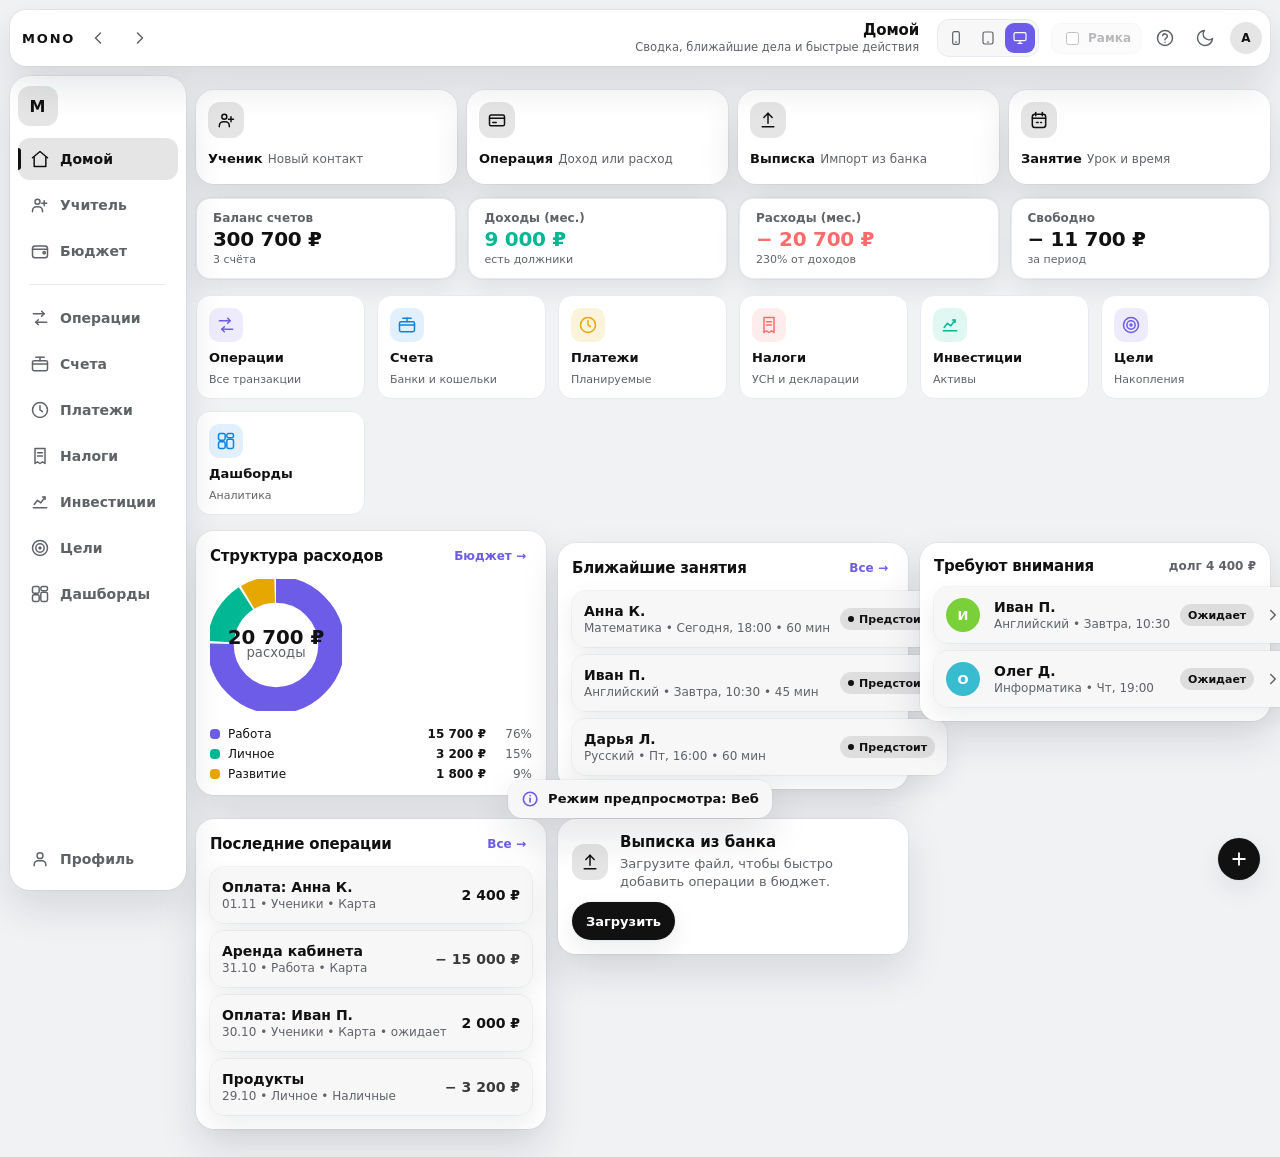
==== commit 8e067672: "task snapshot 4bc5f197-701c-4b92-9b69-b79671cd56ce" ====
--- a/index.html
+++ b/index.html
@@ -45,6 +45,12 @@
 
       <div class="header-spacer"></div>
 
+      <!-- Этап 14c: название + комментарий текущего раздела — в хедере -->
+      <div class="head-titles" aria-live="polite">
+        <h1 id="page-title">Домой</h1>
+        <p id="page-subtitle">Сводка, ближайшие дела и быстрые действия</p>
+      </div>
+
       <!-- Dev-preview: временный переключатель макетов (Этап 7) -->
       <div class="preview-switch" role="group" aria-label="Предпросмотр макета">
         <button class="preview-btn" data-preview="mobile" title="Телефон (≤767px)" aria-label="Режим: телефон"><span data-icon="phone"></span></button>
@@ -143,11 +149,7 @@
     <!-- Content -->
     <main class="content">
       <div class="content-inner">
-        <div class="page-head">
-          <h1 id="page-title">Домой</h1>
-          <p id="page-subtitle">Главный экран</p>
-        </div>
-
+        <!-- Этап 14c: заголовок раздела перенесён в хедер (.head-titles) -->
         <section id="page-body" aria-live="polite"></section>
       </div>
     </main>
--- a/src/css/layout-base.css
+++ b/src/css/layout-base.css
@@ -95,6 +95,49 @@
 
     .header-spacer {
       flex: 1;
+      min-width: 0;
+    }
+
+    /* Этап 14c: название + комментарий раздела в хедере */
+    .head-titles {
+      flex: 0 1 auto;
+      min-width: 0;
+      display: flex;
+      flex-direction: column;
+      justify-content: center;
+      gap: 1px;
+      margin-right: 8px;
+      text-align: right;
+      pointer-events: none; /* клики проходят сквозь заголовки к кнопкам под ними */
+    }
+
+    .head-titles h1 {
+      margin: 0;
+      font-size: 15px;
+      font-weight: 750;
+      letter-spacing: -0.01em;
+      line-height: 1.2;
+      white-space: nowrap;
+      overflow: hidden;
+      text-overflow: ellipsis;
+      color: var(--text);
+    }
+
+    .head-titles p {
+      margin: 0;
+      font-size: 11.5px;
+      line-height: 1.3;
+      color: var(--muted);
+      white-space: nowrap;
+      overflow: hidden;
+      text-overflow: ellipsis;
+      max-width: 46vw;
+    }
+
+    /* на мобильной ширине комментарий скрываем — остаётся только название */
+    @media (max-width: 767px) {
+      .head-titles p { display: none; }
+      .head-titles h1 { font-size: 14px; max-width: 34vw; }
     }
 
     .header-actions {
--- a/src/css/components.css
+++ b/src/css/components.css
@@ -817,3 +817,68 @@
   .hero-balance { font-size: 22px; }
   .acct-spark { display: none; }
 }
+
+/* ============================================================
+   ЭТАП 14b — planned v2, dashboards v2 (D1/D2), stagger, donut-in
+   ============================================================ */
+
+/* ---------- Планируемые платежи: группы по срокам ---------- */
+.pl-group { margin-top: 16px; }
+.pl-row .row-meta { display: flex; align-items: center; gap: 6px; flex-wrap: wrap; }
+.due-chip {
+  display: inline-flex; align-items: center;
+  padding: 2px 8px; border-radius: 999px;
+  font-size: 11px; font-weight: 700;
+  background: var(--surface-2); color: var(--muted);
+  border: 1px solid var(--line);
+}
+.due-chip.today { background: var(--amber-bg); color: var(--amber); border-color: transparent; }
+.due-chip.soon { background: var(--blue-bg); color: var(--blue); border-color: transparent; }
+.due-chip.overdue { background: var(--red-bg); color: var(--red); border-color: transparent; }
+.pl-overdue { box-shadow: inset 3px 0 0 var(--red); }
+
+/* ---------- Дашборды D1/D2 ---------- */
+.db-chart { position: relative; }
+.db-net-line {
+  position: absolute; inset: 0; width: 100%; height: 150px;
+  pointer-events: none; z-index: 1;
+}
+.bars { position: relative; z-index: 0; }
+.lg-dot {
+  display: inline-block; width: 8px; height: 8px; border-radius: 50%;
+  vertical-align: middle; margin-right: 2px;
+}
+.lg-dot.income { background: var(--green); }
+.lg-dot.expense { background: var(--red); }
+.lg-dot.net { background: var(--accent); }
+.delta { font-weight: 800; font-family: var(--font-num); }
+.delta.up { color: var(--green); }
+.delta.down { color: var(--red); }
+.db-twin { display: flex; flex-direction: column; gap: 3px; margin-top: 6px; max-width: 260px; }
+.db-twin-bar { height: 5px; border-radius: 3px; min-width: 4px; transition: width 0.4s ease; }
+.db-twin-bar.income { background: var(--green); }
+.db-twin-bar.expense { background: var(--red); }
+.db-row .amount { white-space: nowrap; }
+
+/* ---------- Stagger: CSS-страховка на случай reduced-motion off / JS-анимации нет ---------- */
+@media (prefers-reduced-motion: no-preference) {
+  #page-body > .segmented.period { animation: fadeUp 0.3s ease both; }
+}
+
+/* ---------- Donut: «прорисовка» сегментов при появлении ---------- */
+@keyframes donutDraw { from { stroke-dasharray: 0 264; } }
+.donut circle.seg { animation: donutDraw 0.7s ease backwards; }
+.donut circle.seg:nth-of-type(1) { animation-delay: 0.05s; }
+.donut circle.seg:nth-of-type(2) { animation-delay: 0.12s; }
+.donut circle.seg:nth-of-type(3) { animation-delay: 0.19s; }
+.donut circle.seg:nth-of-type(4) { animation-delay: 0.26s; }
+.donut circle.seg:nth-of-type(5) { animation-delay: 0.33s; }
+.donut circle.seg:nth-of-type(6) { animation-delay: 0.40s; }
+
+/* ---------- Bars: рост столбцов снизу ---------- */
+@keyframes barGrow { from { transform: scaleY(0); } to { transform: scaleY(1); } }
+.bar-col .bar { transform-origin: bottom; animation: barGrow 0.45s ease backwards; }
+
+@media (prefers-reduced-motion: reduce) {
+  .donut circle.seg, .bar-col .bar, #page-body > .segmented.period { animation: none !important; }
+}
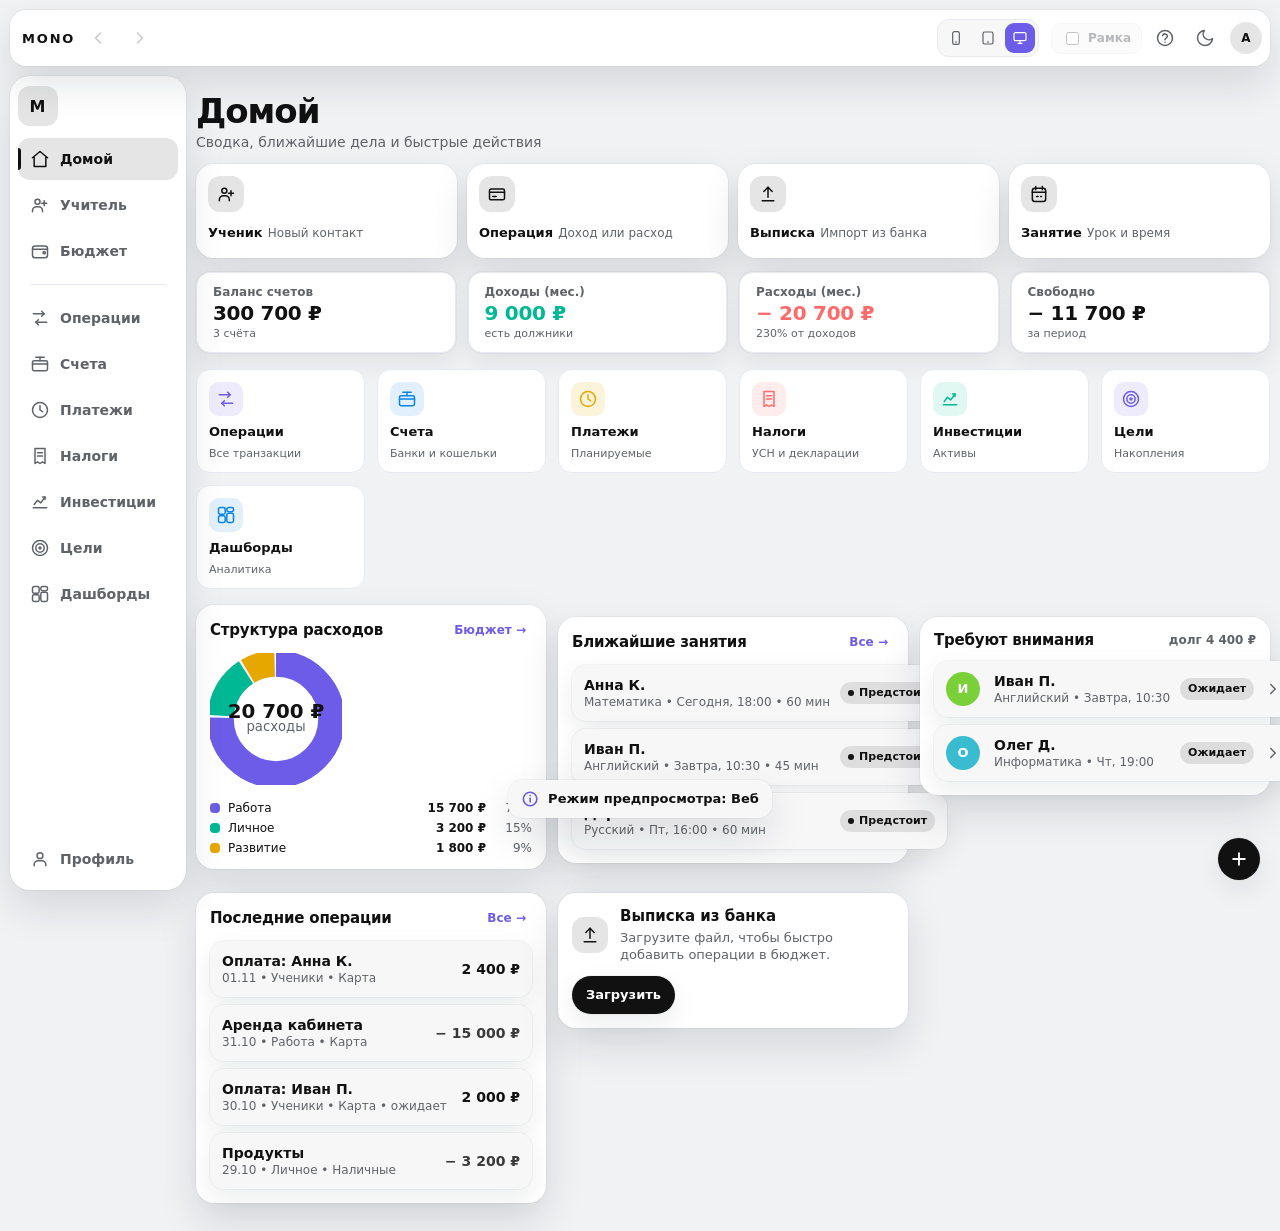
==== commit 45226e36: "Этап 14c: хедер с названием раздела, стек back/forward, no-anim мягкий рендер, рабочие диалоги с тос" ====
--- a/index.html
+++ b/index.html
@@ -45,12 +45,6 @@
 
       <div class="header-spacer"></div>
 
-      <!-- Этап 14c: название + комментарий текущего раздела — в хедере -->
-      <div class="head-titles" aria-live="polite">
-        <h1 id="page-title">Домой</h1>
-        <p id="page-subtitle">Сводка, ближайшие дела и быстрые действия</p>
-      </div>
-
       <!-- Dev-preview: временный переключатель макетов (Этап 7) -->
       <div class="preview-switch" role="group" aria-label="Предпросмотр макета">
         <button class="preview-btn" data-preview="mobile" title="Телефон (≤767px)" aria-label="Режим: телефон"><span data-icon="phone"></span></button>
@@ -149,7 +143,11 @@
     <!-- Content -->
     <main class="content">
       <div class="content-inner">
-        <!-- Этап 14c: заголовок раздела перенесён в хедер (.head-titles) -->
+        <div class="page-head">
+          <h1 id="page-title">Домой</h1>
+          <p id="page-subtitle">Главный экран</p>
+        </div>
+
         <section id="page-body" aria-live="polite"></section>
       </div>
     </main>
--- a/src/css/layout-base.css
+++ b/src/css/layout-base.css
@@ -95,49 +95,6 @@
 
     .header-spacer {
       flex: 1;
-      min-width: 0;
-    }
-
-    /* Этап 14c: название + комментарий раздела в хедере */
-    .head-titles {
-      flex: 0 1 auto;
-      min-width: 0;
-      display: flex;
-      flex-direction: column;
-      justify-content: center;
-      gap: 1px;
-      margin-right: 8px;
-      text-align: right;
-      pointer-events: none; /* клики проходят сквозь заголовки к кнопкам под ними */
-    }
-
-    .head-titles h1 {
-      margin: 0;
-      font-size: 15px;
-      font-weight: 750;
-      letter-spacing: -0.01em;
-      line-height: 1.2;
-      white-space: nowrap;
-      overflow: hidden;
-      text-overflow: ellipsis;
-      color: var(--text);
-    }
-
-    .head-titles p {
-      margin: 0;
-      font-size: 11.5px;
-      line-height: 1.3;
-      color: var(--muted);
-      white-space: nowrap;
-      overflow: hidden;
-      text-overflow: ellipsis;
-      max-width: 46vw;
-    }
-
-    /* на мобильной ширине комментарий скрываем — остаётся только название */
-    @media (max-width: 767px) {
-      .head-titles p { display: none; }
-      .head-titles h1 { font-size: 14px; max-width: 34vw; }
     }
 
     .header-actions {
--- a/src/css/components.css
+++ b/src/css/components.css
@@ -882,3 +882,11 @@
 @media (prefers-reduced-motion: reduce) {
   .donut circle.seg, .bar-col .bar, #page-body > .segmented.period { animation: none !important; }
 }
+
+/* ============================================================
+   ЭТАП 14c — no-anim (мягкий перерендер), nav-btn disabled
+   ============================================================ */
+:root.no-anim .panel, :root.no-anim .kpi, :root.no-anim .hub-tile,
+:root.no-anim .quick-card, :root.no-anim #page-body > .segmented.period,
+:root.no-anim .donut circle.seg, :root.no-anim .bar-col .bar { animation: none !important; }
+.nav-history[disabled], .nav-history.is-disabled { opacity: 0.35; pointer-events: none; }
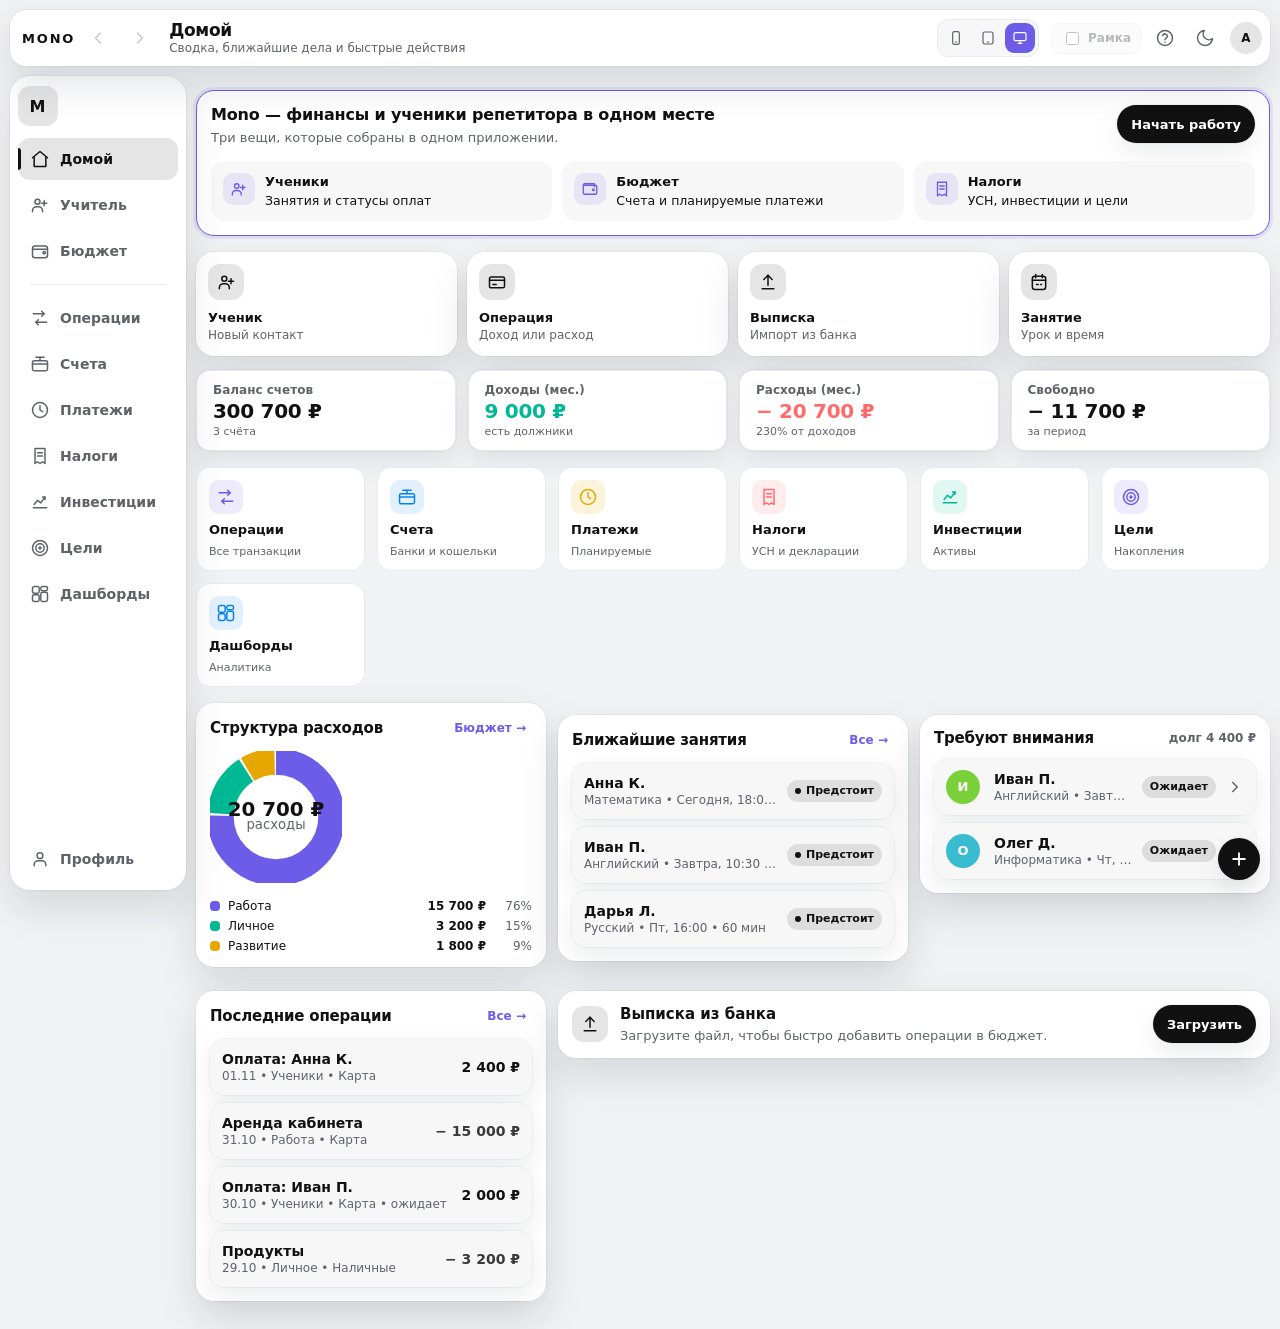
==== commit cd775851: "Этап 18: заголовок раздела перенесён в шапку - index.html: #page-title/#page-subtitle внутри .header" ====
--- a/index.html
+++ b/index.html
@@ -43,6 +43,12 @@
         <span data-icon="forward"></span>
       </button>
 
+      <!-- Этап 18: заголовок раздела живёт в шапке (экономия ~70px высоты) -->
+      <div class="header-titles">
+        <h1 id="page-title">Домой</h1>
+        <p id="page-subtitle">Главный экран</p>
+      </div>
+
       <div class="header-spacer"></div>
 
       <!-- Dev-preview: временный переключатель макетов (Этап 7) -->
@@ -143,11 +149,6 @@
     <!-- Content -->
     <main class="content">
       <div class="content-inner">
-        <div class="page-head">
-          <h1 id="page-title">Домой</h1>
-          <p id="page-subtitle">Главный экран</p>
-        </div>
-
         <section id="page-body" aria-live="polite"></section>
       </div>
     </main>
--- a/src/css/layout-base.css
+++ b/src/css/layout-base.css
@@ -178,10 +178,15 @@
       transition: margin-left 0.26s cubic-bezier(0.2, 0.8, 0.2, 1);
     }
 
-    /* Этап 10: «дыра» вместо fixed-хедера только на мобильных
-       (на десктопе место под хедер даёт padding у .content в @media). */
-    @media (max-width: 767.98px) {
-      .app::before { content: none; }
+    /* Этап 17: «дыра» под fixed-хедер нужна на всех размерах.
+       Раньше на мобильных она отключалась (content: none), и заголовок
+       страницы (#page-title) уезжал под шапку на каждом маршруте. */
+
+    /* Этап 17: комфортные touch-таргеты (≥44px) на сенсорных экранах */
+    @media (pointer: coarse) {
+      .icon-btn { width: 44px; height: 44px; }
+      .avatar-btn { width: 40px; height: 40px; }
+      .tab { min-height: 44px; }
     }
 
     .content-inner {
@@ -190,21 +195,54 @@
       margin: 0 auto;
     }
 
-    .page-head {
-      margin: 4px 0 14px;
-    }
-
-    .page-head h1 {
-      margin: 0 0 4px;
-      font-size: clamp(24px, 7vw, 34px);
-      line-height: 1.05;
-      letter-spacing: -0.03em;
-    }
-
-    .page-head p {
+    /* Этап 18: заголовок раздела и подзаголовок переехали в шапку.
+       Контент начинается сразу с карточек — минус ~70px пустоты сверху. */
+    .header-titles {
+      display: flex;
+      flex-direction: column;
+      justify-content: center;
+      gap: 1px;
+      min-width: 0;
+      margin-left: 6px;
+    }
+
+    .header-titles h1 {
       margin: 0;
-      color: var(--muted);
-      font-size: 14px;
+      font-size: 17px;
+      font-weight: 800;
+      line-height: 1.15;
+      letter-spacing: -0.02em;
+      white-space: nowrap;
+      overflow: hidden;
+      text-overflow: ellipsis;
+    }
+
+    .header-titles p {
+      margin: 0;
+      color: var(--muted);
+      font-size: 12px;
+      line-height: 1.2;
+      white-space: nowrap;
+      overflow: hidden;
+      text-overflow: ellipsis;
+    }
+
+    @media (max-width: 767.98px) {
+      /* на телефоне кнопке «Mono» места нет — отдаём его заголовку */
+      .header .brand { display: none; }
+      .header-titles { margin-left: 2px; }
+    }
+
+    @media (max-width: 419.98px) {
+      /* на узких экранах подзаголовок не помещается и рвётся многоточием —
+         оставляем только название раздела, чуть уменьшив кегль */
+      .header-titles p { display: none; }
+      .header-titles h1 { font-size: 16px; }
+    }
+
+    @media (max-width: 379.98px) {
+      /* 360px-телефоны: «Планируемые платежи» иначе не влезает на 1px */
+      .header-titles h1 { font-size: 15px; letter-spacing: -0.03em; }
     }
 
     .panel {
@@ -243,6 +281,9 @@
 
     .list {
       display: grid;
+      /* Этап 17: minmax(0,1fr) — иначе auto-колонка растягивалась по
+         max-content строки, и длинная строка операции вылезала за экран. */
+      grid-template-columns: minmax(0, 1fr);
       gap: 8px;
     }
 
@@ -375,15 +416,27 @@
       place-items: center;
     }
 
+    /* Этап 17: заголовок и подпись — в столбик (раньше оба span были
+       inline и склеивались в одну строку: «Ученик Новый контакт»). */
+    .quick-card > span:last-child {
+      display: flex;
+      flex-direction: column;
+      align-items: flex-start;
+      min-width: 0;
+    }
+
     .quick-title {
+      display: block;
       font-size: 13px;
       font-weight: 850;
     }
 
     .quick-sub {
+      display: block;
       margin-top: 2px;
       color: var(--muted);
       font-size: 12px;
+      line-height: 1.35;
     }
 
     .dash-grid {
@@ -476,6 +529,12 @@
       align-items: center;
       gap: 12px;
       flex-wrap: wrap;
+    }
+
+    /* Этап 17: в dash-grid панель импорта занимает остаток строки,
+       иначе справа от неё оставалась пустая ячейка. */
+    @media (min-width: 768px) {
+      .dash-grid .import-panel { grid-column: span 2; }
     }
 
     .import-copy {
--- a/src/css/components.css
+++ b/src/css/components.css
@@ -206,6 +206,9 @@
 @media (max-width: 767px) {
   .kpi-grid { grid-template-columns: repeat(2, 1fr); }
   .donut { width: 112px; height: 112px; }
+  /* Этап 17: нечётный последний KPI (3 карточки на «Учителе», «Счетах»,
+     «Целях» и т.д.) занимает всю строку — иначе справа оставалась дыра. */
+  .kpi-grid > .kpi:last-child:nth-child(odd) { grid-column: 1 / -1; }
 }
 
 /* ---------- Разделитель в тулбаре (Этап 2) ---------- */
@@ -461,6 +464,8 @@
 .frame-toggle:hover { color: var(--text); }
 .frame-toggle.disabled { opacity: 0.45; pointer-events: none; }
 @media (max-width: 900px) { .frame-toggle span:last-child { display: none; } }
+/* Этап 17: на телефоне dev-рамка не нужна, а её чекбокс — тап-таргет 13px */
+@media (max-width: 767.98px) { .frame-toggle { display: none; } }
 
 /* ---- рамка устройства ---- */
 .device-frame { display: none; }
@@ -785,14 +790,26 @@
 .budget-row:focus-visible { outline: 2px solid var(--ring); outline-offset: 4px; border-radius: 12px; }
 
 /* Сводка месяца с кольцом */
-.budget-summary { display: flex; align-items: center; gap: var(--sp-4); padding: var(--sp-4); }
+/* Этап 17: сводка вынесена из dash-grid во всю ширину — раньше в сетке
+   под ней оставалась «дыра» на высоту соседней высокой панели. */
+.budget-summary { display: flex; align-items: center; gap: var(--sp-4); padding: var(--sp-4); margin-bottom: 12px; }
 .budget-summary .bs-ring { flex: none; }
+.budget-summary .bs-copy { flex: 1 1 auto; min-width: 0; }
 .budget-summary h3 { margin: 0 0 4px; font-size: 15px; }
 .budget-summary p { margin: 0 0 8px; font-size: 13px; color: var(--text-2); font-family: var(--font-num); }
 .bs-pace { display: inline-block; font-size: 12px; line-height: 1.45; padding: 5px 10px; border-radius: 999px; }
 .bs-pace.ahead { background: var(--green-bg); color: var(--green); }
 .bs-pace.behind { background: var(--amber-bg); color: var(--amber); }
 .bs-pace.over { background: var(--red-bg); color: var(--red); }
+/* Этап 17: план/факт/остаток справа — полоса сводки не пустует на широких экранах */
+.bs-stats { display: none; margin-left: auto; gap: 32px; padding-right: var(--sp-2); }
+.bs-stat { display: flex; flex-direction: column; gap: 4px; }
+.bs-stat-label { font-size: 11px; line-height: 1; font-weight: 700; letter-spacing: 0.06em; text-transform: uppercase; color: var(--muted); }
+.bs-stat-value { font-family: var(--font-num); font-size: 15px; font-weight: 800; white-space: nowrap; }
+@media (min-width: 768px) {
+  .budget-summary p { display: none; }
+  .bs-stats { display: flex; }
+}
 
 /* Счета: спарклайн в списке */
 .acct-spark { flex: none; opacity: 0.9; margin-right: var(--sp-2); }
@@ -890,3 +907,76 @@
 :root.no-anim .quick-card, :root.no-anim #page-body > .segmented.period,
 :root.no-anim .donut circle.seg, :root.no-anim .bar-col .bar { animation: none !important; }
 .nav-history[disabled], .nav-history.is-disabled { opacity: 0.35; pointer-events: none; }
+
+/* ===== Этап 15: инвестиции v2, налоги v2, chip-scroll ===== */
+.pf-line { display:block; width:100%; height:96px; }
+.pf-months { display:flex; justify-content:space-between; font-size:11px; color:var(--text-3, var(--muted)); margin-top:4px; padding:0 2px; }
+.inv-row { gap:10px; }
+.inv-share { height:4px; border-radius:2px; background:var(--hover); margin:6px 0 4px; overflow:hidden; max-width:220px; }
+.inv-share span { display:block; height:100%; border-radius:2px; transition:width .45s ease; }
+.tax-save-body { display:flex; align-items:center; gap:var(--sp-4, 16px); padding:4px 2px 8px; }
+.tax-save-info { flex:1; min-width:0; }
+.tax-save-sums strong { font-size:20px; }
+.tax-save-sums span { color:var(--muted); font-size:14px; }
+.chip-scroll { display:flex; gap:10px; overflow-x:auto; padding:6px 2px 10px; scroll-snap-type:x proximity; scrollbar-width:none;
+  -webkit-mask-image:linear-gradient(90deg,transparent,#000 12px,#000 calc(100% - 12px),transparent); }
+.chip-scroll::-webkit-scrollbar { display:none; }
+.decl-chip { scroll-snap-align:start; flex:0 0 auto; display:flex; flex-direction:column; gap:2px; padding:10px 14px; border-radius:14px;
+  border:1px solid var(--border); background:var(--surface-2, var(--bg)); min-width:130px; }
+.decl-chip.is-paid { border-color:color-mix(in srgb, var(--green) 40%, var(--border)); }
+.decl-chip.is-pending { border-color:color-mix(in srgb, var(--amber, #f59e0b) 45%, var(--border)); }
+.decl-date { font-size:12px; font-weight:700; color:var(--muted); }
+.decl-name { font-size:13px; font-weight:600; }
+.decl-sum { font-size:13px; color:var(--text-2, inherit); }
+
+/* Этап 15: тост — прямой ребёнок body (JS выносит его из рамки),
+   z-index выше всех слоёв (модалки 190, выход из рамки 999) и обязательно
+   pointer-events:auto, чтобы кнопка «Отменить» была кликабельной. */
+.toast { z-index: 1200 !important; pointer-events: auto; }
+.toast-undo { position: relative; z-index: 1; cursor: pointer; pointer-events: auto; }
+
+/* ============================================================
+   ЭТАП 16 — ученики v3 (секции статусов), onboarding, mobile polish
+   ============================================================ */
+
+/* Секции учеников при фильтре «Все»: счётчик + сумма (долг/выручка) в заголовке */
+.st-group .group-head { display: flex; align-items: center; gap: 8px; text-transform: none; }
+.st-count {
+  min-width: 20px; padding: 1px 7px; border-radius: 999px; text-align: center;
+  background: var(--hover); color: var(--text);
+  font-size: 11px; font-weight: 800;
+}
+.st-sum { font-family: var(--font-num); font-size: 12px; font-weight: 700; margin-left: auto; }
+
+/* Onboarding-панель первого визита (НЕ модалка: не блокирует клики, CI-safe) */
+/* Этап 17: заголовок + CTA в шапке, три пункта — равными карточками,
+   чтобы панель не выглядела пустым баннером на широком экране. */
+.onboard-panel { border: 1px solid var(--accent); box-shadow: 0 0 0 3px var(--accent-soft); margin-bottom: var(--sp-4); }
+.onboard-head { display: flex; align-items: flex-start; justify-content: space-between; gap: 16px; flex-wrap: wrap; }
+.onboard-head h3 { margin: 0; font-size: 16px; letter-spacing: -0.01em; }
+.onboard-sub { margin: 6px 0 0; color: var(--muted); font-size: 13px; }
+.onboard-list { display: grid; grid-template-columns: repeat(3, minmax(0, 1fr)); gap: 10px; margin: 16px 0 0; padding: 0; list-style: none; }
+.onboard-list li { display: flex; align-items: flex-start; gap: 10px; padding: 12px; border-radius: 14px; background: var(--surface-2); font-size: 12.5px; line-height: 1.35; color: var(--text-2); }
+.onboard-ico { width: 32px; height: 32px; border-radius: 10px; background: var(--accent-soft); color: var(--accent); display: grid; place-items: center; flex: none; }
+.onboard-ico svg { width: 18px; height: 18px; }
+.onboard-txt { min-width: 0; }
+.onboard-txt b { display: block; color: var(--text); font-size: 13px; margin-bottom: 2px; }
+@media (max-width: 767px) {
+  .onboard-list { grid-template-columns: 1fr; }
+  .onboard-head .primary-btn { width: 100%; }
+}
+
+/* Чипы: маски-градиенты по краям при горизонтальном скролле + snap (как .chip-scroll) */
+.chips {
+  flex-wrap: nowrap;
+  scroll-snap-type: x proximity;
+  -webkit-mask-image: linear-gradient(90deg, transparent, #000 10px, #000 calc(100% - 10px), transparent);
+  mask-image: linear-gradient(90deg, transparent, #000 10px, #000 calc(100% - 10px), transparent);
+}
+.chips .chip { scroll-snap-align: start; }
+
+/* Touch-таргеты ≥44px только на touch-устройствах (desktop/CI не затронут) */
+@media (pointer: coarse) {
+  .chip, .seg-btn { min-height: 44px; }
+  .mini-btn { min-width: 40px; min-height: 40px; }
+}
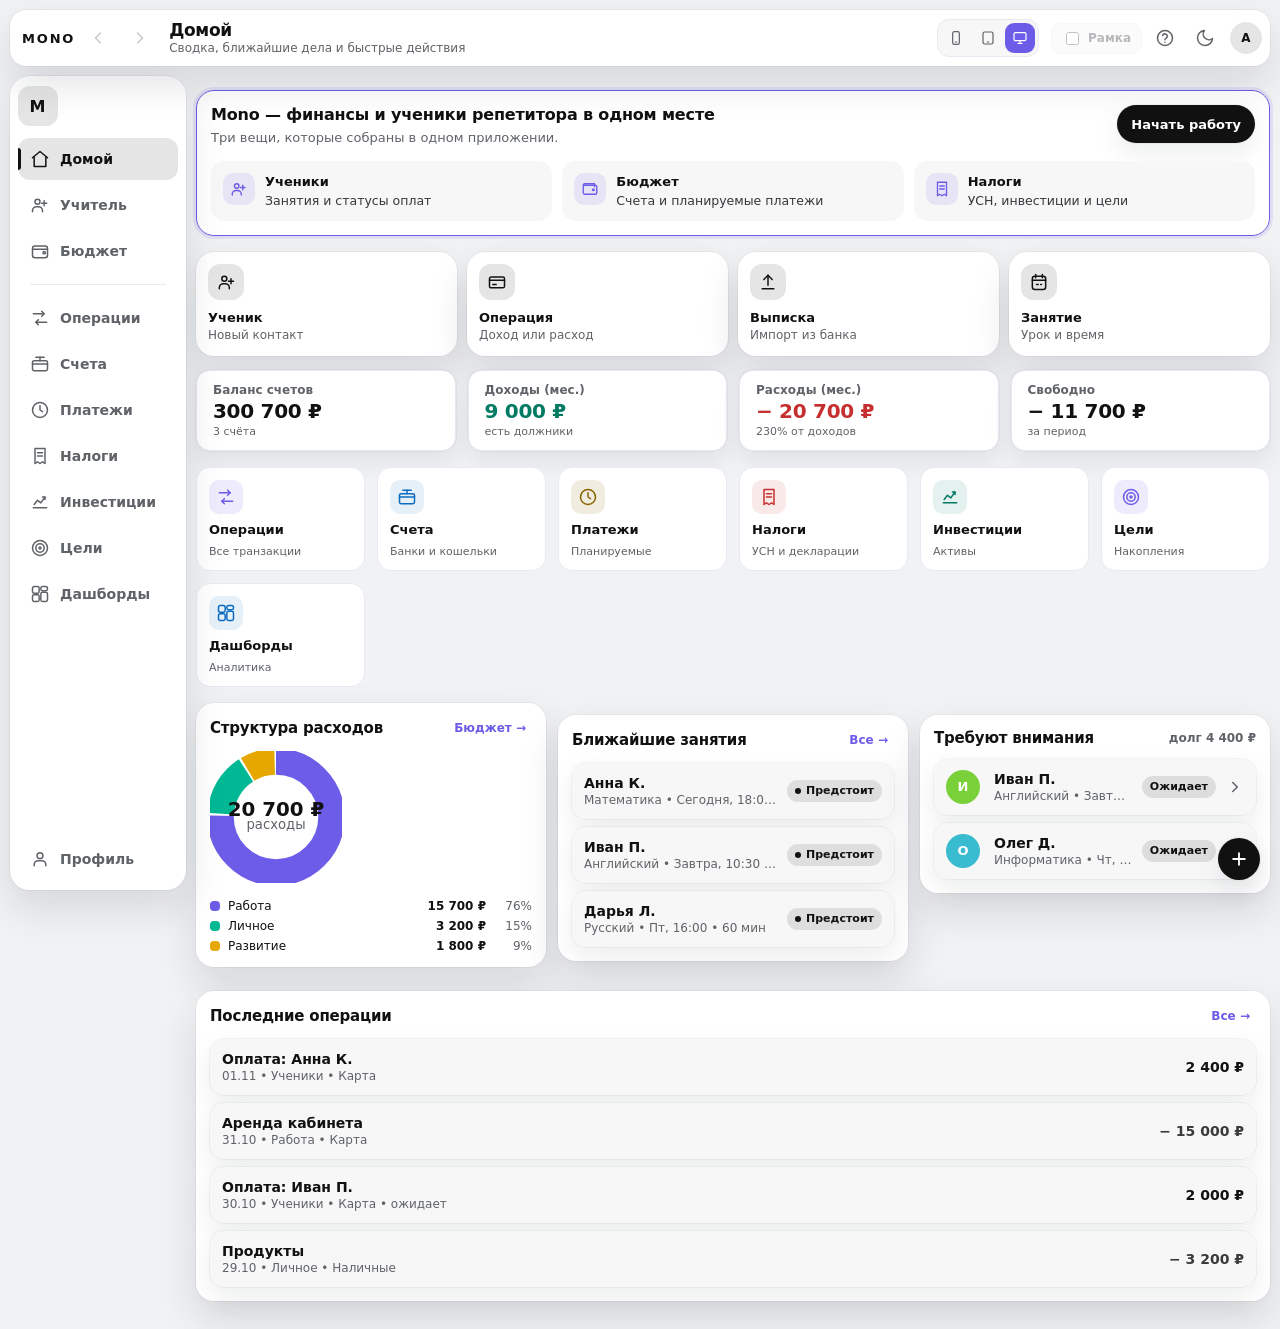
==== commit 99d6d858: "Этап 22: профиль (JSON), PWA, контраст light, дедуп импорта - профиль: экспорт mono-backup-YYYY-MM-D" ====
--- a/index.html
+++ b/index.html
@@ -6,6 +6,10 @@
   <meta name="theme-color" content="#090909" />
   <title>Mono — репетитор</title>
   <link rel="icon" type="image/png" href="Иконка.png" />
+  <link rel="apple-touch-icon" href="icon-192.png" />
+  <link rel="manifest" href="manifest.json" />
+  <meta name="apple-mobile-web-app-capable" content="yes" />
+  <meta name="apple-mobile-web-app-title" content="Mono" />
 
   <script>
     (() => {
@@ -316,7 +320,7 @@
     </ul>
   </section>
 
-<!-- Generic quick-action modal (формы: занятие/ученик/операция/выписка) -->
+<!-- Generic quick-action modal (формы: занятие/ученик/операция) -->
   <div class="modal-backdrop" id="genericBackdrop"></div>
   <section class="modal" id="genericModal" role="dialog" aria-modal="true" aria-labelledby="genericTitle">
     <div class="modal-head">
@@ -328,7 +332,43 @@
     <form id="genericForm" novalidate></form>
   </section>
 
+  <!-- Импорт выписки (демо-разбор) — Этап 21 -->
+  <div class="modal-backdrop" id="importBackdrop"></div>
+  <section class="modal import-modal" id="importModal" role="dialog" aria-modal="true" aria-labelledby="importTitle">
+    <div class="modal-head">
+      <h2 id="importTitle">Импорт выписки</h2>
+      <button class="icon-btn" data-action="close-import" aria-label="Закрыть">
+        <span data-icon="close"></span>
+      </button>
+    </div>
+
+    <div class="import-drop" id="importDrop">
+      <span class="import-drop-icon" data-icon="upload"></span>
+      <h3>Перетащите файл сюда</h3>
+      <p>CSV или PDF из банка. В демо файл не читается — покажем пример разбора операций.</p>
+      <button type="button" class="secondary-btn" id="importPick">Выбрать файл</button>
+      <input type="file" id="importFile" accept=".csv,.pdf,text/csv,application/pdf" hidden />
+    </div>
+
+    <div class="import-preview" id="importPreview" hidden>
+      <div class="import-preview-head">
+        <span class="import-file"><b id="importFileName">file.csv</b> · операций: <b id="importCount">0</b></span>
+        <span class="badge badge--info">демо</span>
+      </div>
+      <div class="import-list" id="importList"></div>
+      <button type="button" class="link-btn" id="importAgain">Выбрать другой файл</button>
+    </div>
+
+    <div class="form-actions">
+      <button type="button" class="secondary-btn" data-action="close-import">Отмена</button>
+      <button type="button" class="primary-btn" id="importSubmit" disabled>Импортировать</button>
+    </div>
+  </section>
+
   <div class="toast" id="toast" role="status" aria-live="polite"></div>
+
+  <!-- Этап 22: файл для импорта резервной копии -->
+  <input type="file" id="dataImportFile" accept="application/json,.json" hidden />
 
 
   <script src="src/js/core.js"></script>
--- a/src/css/tokens.css
+++ b/src/css/tokens.css
@@ -81,6 +81,10 @@
   --line: #262d45;
   --text: #ffffff;
   --muted: #a0a0a8;
+  /* Этап 22: вторичный текст (--text-2/--text-3 использовались, но не были
+     объявлены — элементы молча наследовали цвет основного текста) */
+  --text-2: #cfcfd6;
+  --text-3: #9a9aa3;
 
   --hover: rgba(255, 255, 255, 0.08);
   --selected: rgba(255, 255, 255, 0.14);
@@ -126,6 +130,8 @@
   --line: #e7eaf2;
   --text: #111111;
   --muted: #5f6368;
+  --text-2: #33373a;
+  --text-3: #5f6368;
 
   --hover: rgba(0, 0, 0, 0.06);
   --selected: rgba(0, 0, 0, 0.1);
@@ -139,6 +145,19 @@
     0 10px 26px rgba(15, 23, 42, 0.08),
     0 0 0 1px rgba(15, 23, 42, 0.04);
   --backdrop: rgba(0, 0, 0, 0.24);
+
+  /* Этап 22: на белом фирменные #00b894/#ff6b6b/#e6a700 дают 2.1–2.8:1 —
+     для текста берём затемнённые варианты (4.7–6:1), графики остаются
+     на ярких --chart-* из :root. */
+  --green: #007a63;
+  --red: #c62f2f;
+  --amber: #8a6400;
+  --blue: #0b6bc0;
+
+  --green-bg: rgba(0, 122, 99, 0.1);
+  --red-bg: rgba(198, 47, 47, 0.1);
+  --amber-bg: rgba(138, 100, 0, 0.12);
+  --blue-bg: rgba(11, 107, 192, 0.1);
 }
 
 /* ============================================================
@@ -156,3 +175,4 @@
 .badge--info { background: var(--blue-bg); color: var(--blue); }
 .badge--neutral { background: var(--hover); color: var(--muted); }
 .badge--accent { background: var(--accent-soft); color: var(--accent); }
+
--- a/src/css/layout-base.css
+++ b/src/css/layout-base.css
@@ -453,6 +453,13 @@
       margin-bottom: 10px;
     }
 
+    /* Этап 19: на телефоне фильтры занимают строку целиком, а чип
+       сортировки переносится и прижимается вправо — раньше он падал
+       влево и выглядел потерянным. */
+    @media (max-width: 767.98px) {
+      .page-tools > .chip { margin-left: auto; }
+    }
+
     .segmented {
       display: inline-flex;
       padding: 3px;
@@ -483,6 +490,11 @@
       overflow-x: auto;
       padding-bottom: 2px;
       scrollbar-width: none;
+      /* Этап 19: чипы занимают свободное место и скроллятся внутри себя,
+         а чип сортировки остаётся в той же строке (раньше он падал
+         на новую строку и выглядел потерянным). */
+      flex: 1 1 auto;
+      min-width: 0;
     }
 
     .chips::-webkit-scrollbar {
@@ -524,6 +536,17 @@
       opacity: 0.92;
     }
 
+    /* Этап 21: недоступное действие (напр. «Импортировать», пока ничего не выбрано) */
+    .primary-btn:disabled {
+      opacity: 0.4;
+      cursor: not-allowed;
+      box-shadow: none;
+    }
+
+    .primary-btn:disabled:hover {
+      opacity: 0.4;
+    }
+
     .import-panel .import-row {
       display: flex;
       align-items: center;
@@ -531,10 +554,10 @@
       flex-wrap: wrap;
     }
 
-    /* Этап 17: в dash-grid панель импорта занимает остаток строки,
-       иначе справа от неё оставалась пустая ячейка. */
+    /* Этап 22: на главной «Последние операции» занимает всю строку —
+       отдельную панель импорта убрали (дублировала карточку и бюджет). */
     @media (min-width: 768px) {
-      .dash-grid .import-panel { grid-column: span 2; }
+      .dash-grid .panel-wide { grid-column: 1 / -1; }
     }
 
     .import-copy {
--- a/src/css/components.css
+++ b/src/css/components.css
@@ -94,6 +94,33 @@
 .bar.expense { background: var(--red); }
 .bar-label { font-size: 10px; color: var(--muted); white-space: nowrap; }
 
+/* Этап 19: бары стали интерактивными — hover/focus и тач-тултип со значениями */
+.bar-col { cursor: default; border-radius: 10px; }
+.bar-col:hover .bar, .bar-col:focus-visible .bar { filter: brightness(1.18); }
+.bar-col:focus-visible { outline: 2px solid var(--ring); outline-offset: 2px; }
+
+.chart-tip {
+  position: fixed;
+  left: 0;
+  top: 0;
+  z-index: 1150;
+  max-width: min(280px, calc(100vw - 24px));
+  padding: 7px 10px;
+  border-radius: 10px;
+  background: var(--surface-2);
+  border: 1px solid var(--line);
+  box-shadow: var(--shadow);
+  color: var(--text);
+  font-size: 12px;
+  font-weight: 600;
+  line-height: 1.4;
+  pointer-events: none;
+  opacity: 0;
+  transition: opacity 0.12s ease;
+}
+
+.chart-tip.show { opacity: 1; }
+
 /* ---------- Сегментированный контрол периода ---------- */
 .segmented.period { display: inline-flex; background: var(--surface-2); border: 1px solid var(--line); border-radius: 999px; padding: 3px; gap: 2px; }
 .segmented.period .seg-btn { border-radius: 999px; padding: 6px 14px; font-size: 12px; font-weight: 700; color: var(--muted); transition: background 0.15s, color 0.15s; }
@@ -195,6 +222,82 @@
 .field input:focus-visible, .field select:focus-visible { outline: 2px solid var(--accent); outline-offset: 1px; }
 
 .form-actions { display: flex; gap: var(--sp-2); justify-content: flex-end; margin-top: var(--sp-2); }
+
+/* ---------- Этап 20: тип операции (сегмент) и дата/время в формах ---------- */
+/* нативные date/time/select корректно красятся в тёмной теме */
+:root[data-theme="dark"] { color-scheme: dark; }
+:root[data-theme="light"] { color-scheme: light; }
+
+.field-row { display: grid; grid-template-columns: minmax(0, 1.15fr) minmax(0, 0.85fr); gap: 8px; }
+
+.form-seg {
+  display: grid;
+  grid-template-columns: 1fr 1fr;
+  gap: 4px;
+  padding: 4px;
+  border: 1px solid var(--line);
+  border-radius: 10px;
+  background: var(--surface-2);
+}
+.form-seg-opt { position: relative; display: block; }
+.form-seg-opt input { position: absolute; inset: 0; margin: 0; padding: 0; height: auto; border: 0; background: transparent; opacity: 0; cursor: pointer; }
+.form-seg-opt span {
+  display: flex;
+  align-items: center;
+  justify-content: center;
+  height: 30px;
+  border-radius: 7px;
+  font-size: 13px;
+  font-weight: 700;
+  color: var(--muted);
+  transition: background 0.15s, color 0.15s;
+}
+.form-seg-opt input:checked + span { background: var(--hover); color: var(--text); }
+.form-seg-opt input[value="expense"]:checked + span { color: var(--red); }
+.form-seg-opt input[value="income"]:checked + span { color: var(--green); }
+.form-seg-opt input:focus-visible + span { outline: 2px solid var(--ring); outline-offset: 1px; }
+
+/* ---------- Этап 21: импорт выписки (dropzone + демо-предпросмотр) ---------- */
+.import-drop {
+  display: grid;
+  justify-items: center;
+  gap: 6px;
+  text-align: center;
+  padding: 26px 16px;
+  border: 1.5px dashed var(--line);
+  border-radius: 16px;
+  background: var(--surface-2);
+  transition: border-color 0.15s, background 0.15s;
+}
+.import-drop.drag { border-color: var(--accent); background: var(--accent-soft); }
+.import-drop[hidden], .import-preview[hidden] { display: none; }
+.import-drop-icon {
+  width: 42px; height: 42px; border-radius: 13px;
+  display: grid; place-items: center;
+  background: var(--selected); color: var(--accent);
+  margin-bottom: 2px;
+}
+.import-drop h3 { margin: 0; font-size: 15px; }
+.import-drop p { margin: 0 0 8px; max-width: 330px; font-size: 12px; line-height: 1.45; color: var(--muted); }
+
+.import-preview-head {
+  display: flex; align-items: center; justify-content: space-between; gap: 8px;
+  margin-bottom: 8px;
+  font-size: 12px; font-weight: 600; color: var(--muted);
+}
+.import-file b { color: var(--text); font-weight: 800; }
+.import-list { display: grid; gap: 6px; max-height: 290px; overflow: auto; margin-bottom: 4px; }
+.imp-row {
+  display: flex; align-items: center; gap: 10px;
+  padding: 8px 10px; border-radius: 12px;
+  background: var(--surface-2);
+  cursor: pointer;
+}
+.imp-row input { width: 16px; height: 16px; flex: none; accent-color: var(--accent); }
+.imp-main { display: flex; flex-direction: column; gap: 2px; flex: 1; min-width: 0; }
+.imp-title { font-size: 13px; font-weight: 700; white-space: nowrap; overflow: hidden; text-overflow: ellipsis; }
+.imp-meta { font-size: 11px; color: var(--muted); }
+.imp-amount { font-family: var(--font-num); font-size: 13px; font-weight: 800; white-space: nowrap; }
 
 /* ---------- Focus-visible единый ---------- */
 .chip:focus-visible, .seg-btn:focus-visible, .link-btn:focus-visible,
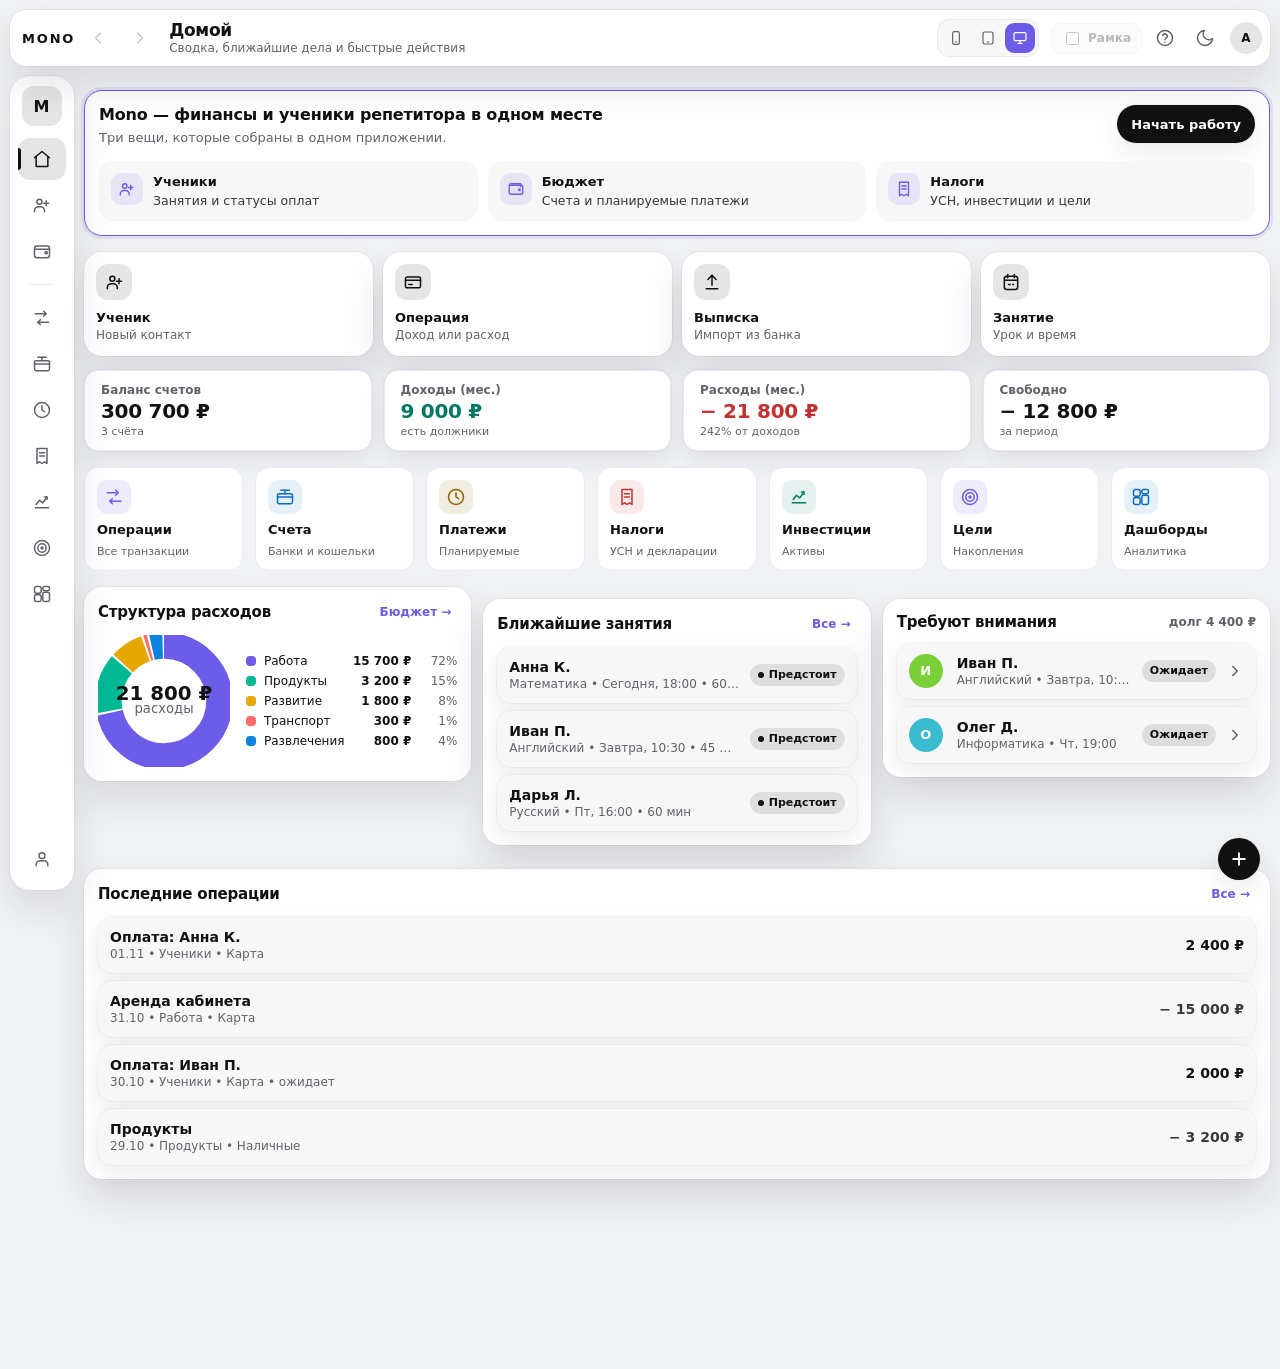
==== commit a4200b75: "Этап 24: бюджет категории по референсу B2 - чипы статусов «превышено/на грани/в норме» над списком к" ====
--- a/index.html
+++ b/index.html
@@ -365,6 +365,18 @@
     </div>
   </section>
 
+  <!-- Детали бюджета категории (Этап 24, референс B2) -->
+  <div class="modal-backdrop" id="budgetBackdrop"></div>
+  <section class="modal" id="budgetModal" role="dialog" aria-modal="true" aria-labelledby="budgetTitle">
+    <div class="modal-head">
+      <h2 id="budgetTitle">Категория</h2>
+      <button class="icon-btn" data-action="close-budget" aria-label="Закрыть">
+        <span data-icon="close"></span>
+      </button>
+    </div>
+    <div id="budgetDetail"></div>
+  </section>
+
   <div class="toast" id="toast" role="status" aria-live="polite"></div>
 
   <!-- Этап 22: файл для импорта резервной копии -->
--- a/src/css/components.css
+++ b/src/css/components.css
@@ -120,6 +120,99 @@
 }
 
 .chart-tip.show { opacity: 1; }
+
+/* ---------- Этап 23: TrendBars — сетка, выбранный месяц, сводка ----------
+   Референс: «Домкнига» TrendBarCard (D2): горизонтальная сетка, активный
+   столбец насыщенный, остальные приглушены, под графиком цифры месяца. */
+.trend { display: grid; gap: 10px; }
+.trend-plot { position: relative; height: 156px; }
+.trend-cols {
+  position: absolute;
+  inset: 0;
+  display: flex;
+  gap: 6px;
+  align-items: stretch;
+}
+.trend-col {
+  flex: 1;
+  min-width: 0;
+  display: flex;
+  flex-direction: column;
+  justify-content: flex-end;
+  align-items: center;
+  gap: 5px;
+  padding: 0;
+  background: none;
+  border-radius: 10px;
+  cursor: pointer;
+}
+.trend-pair {
+  flex: 1;
+  width: 100%;
+  min-height: 0;
+  display: flex;
+  align-items: flex-end;
+  justify-content: center;
+  gap: 3px;
+}
+.trend-bar {
+  display: block;
+  flex: none;
+  width: 10px;
+  max-width: 14px;
+  border-radius: 4px 4px 2px 2px;
+  transition: height 0.4s ease, opacity 0.18s ease;
+}
+.trend-bar.in { background: var(--green); }
+.trend-bar.ex { background: var(--red); }
+.trend-col:not(.is-sel) .trend-bar { opacity: 0.42; }
+.trend-col:hover .trend-bar { opacity: 0.75; }
+.trend-col.is-sel .trend-bar { opacity: 1; }
+.trend-label { font-size: 10px; line-height: 1; color: var(--muted); white-space: nowrap; }
+.trend-col.is-sel .trend-label { color: var(--text); font-weight: 800; }
+.trend-col:focus-visible { outline: 2px solid var(--ring); outline-offset: 3px; }
+.trend-grid {
+  position: absolute;
+  left: 0;
+  right: 0;
+  border-top: 1px dashed var(--line);
+  opacity: 0.75;
+  pointer-events: none;
+}
+.trend-plot::after {
+  content: "";
+  position: absolute;
+  left: 0;
+  right: 0;
+  bottom: 18px;
+  border-top: 1px solid var(--line);
+  pointer-events: none;
+}
+.trend-summary { display: flex; gap: 14px; }
+.trend-sum { flex: 1; min-width: 0; display: flex; flex-direction: column; gap: 2px; }
+.trend-sum span { font-size: 11px; color: var(--muted); }
+.trend-sum b { font-family: var(--font-num); font-size: 16px; font-weight: 800; letter-spacing: -0.01em; white-space: nowrap; }
+.trend-under { display: block; height: 2px; border-radius: 2px; margin-top: 5px; }
+.trend-under.in { background: var(--green); }
+.trend-under.ex { background: var(--red); }
+.trend-legend { display: flex; align-items: center; gap: 14px; font-size: 11px; color: var(--muted); }
+.trend-legend .swatch { display: inline-block; width: 8px; height: 8px; border-radius: 50%; margin-right: 5px; vertical-align: middle; }
+.trend-legend .swatch.in { background: var(--green); }
+.trend-legend .swatch.ex { background: var(--red); }
+.trend-hint { margin-left: auto; color: var(--text-3); font-size: 11px; }
+@media (max-width: 767px) {
+  .trend-plot { height: 132px; }
+  .trend-summary { gap: 10px; }
+  .trend-sum b { font-size: 14px; }
+  .trend-hint { display: none; }
+}
+
+/* ---------- Этап 23: donut ↔ легенда (референс D1) ---------- */
+.donut .seg { transition: opacity 0.15s ease, stroke-width 0.15s ease; }
+.donut.is-dim .seg:not(.is-active) { opacity: 0.32; }
+.donut .seg.is-active { stroke-width: 23; }
+.legend-item { border-radius: 8px; padding: 2px 4px; margin: -2px -4px; transition: background 0.15s ease; cursor: default; }
+.legend-item.is-active { background: var(--hover); }
 
 /* ---------- Сегментированный контрол периода ---------- */
 .segmented.period { display: inline-flex; background: var(--surface-2); border: 1px solid var(--line); border-radius: 999px; padding: 3px; gap: 2px; }
@@ -836,7 +929,10 @@
 .group-head {
   font-size: 12px; font-weight: 700; color: var(--text-3);
   text-transform: capitalize; padding: 0 4px var(--sp-2);
-}
+  /* Этап 23: дата слева, итог дня справа (референс «Счета и транзакции») */
+  display: flex; align-items: baseline; justify-content: space-between; gap: 10px;
+}
+.group-sum { font-family: var(--font-num); font-size: 12px; font-weight: 800; letter-spacing: -0.01em; white-space: nowrap; }
 .cat-icon {
   flex: 0 0 auto; width: 38px; height: 38px; border-radius: 50%;
   display: inline-flex; align-items: center; justify-content: center;
@@ -889,8 +985,45 @@
 .budget-row .sum .of { color: var(--text-3); font-weight: 500; }
 .budget-row .foot { display: flex; justify-content: space-between; align-items: center; gap: 8px; }
 .muted-num { font-family: var(--font-num); font-size: 12px; color: var(--text-3); }
-.budget-row { cursor: default; }
+.budget-row { cursor: pointer; }
 .budget-row:focus-visible { outline: 2px solid var(--ring); outline-offset: 4px; border-radius: 12px; }
+.budget-row:hover { background: var(--hover); }
+
+/* Этап 24: чипы статусов категорий и панель категории (референс B2) */
+.budget-chips { display: flex; flex-wrap: wrap; gap: 6px; margin: 0 0 10px; }
+.bchip {
+  display: inline-flex; align-items: center; gap: 5px;
+  height: 24px; padding: 0 9px; border-radius: 999px;
+  background: var(--surface-2); color: var(--muted);
+  font-size: 11px; font-weight: 700; white-space: nowrap;
+}
+.bchip i { width: 7px; height: 7px; border-radius: 50%; background: var(--muted); }
+.bchip.ok i { background: var(--green); }
+.bchip.warn i { background: var(--amber); }
+.bchip.over i { background: var(--red); }
+
+.bd-hero { display: grid; gap: 2px; padding: 2px 0 12px; }
+.bd-head { display: flex; align-items: center; gap: 10px; flex-wrap: wrap; }
+.bd-amount { font-family: var(--font-num); font-size: 26px; font-weight: 800; letter-spacing: -0.02em; }
+.bd-sub { font-size: 12px; color: var(--muted); margin-bottom: 8px; }
+.bd-title { margin: 14px 0 8px; font-size: 13px; font-weight: 800; }
+.bd-rows { display: grid; gap: 6px; }
+.bd-row { display: flex; align-items: center; gap: 10px; padding: 7px 10px; border-radius: 10px; background: var(--surface-2); }
+.bd-row-main { display: flex; flex-direction: column; gap: 1px; min-width: 0; flex: 1; }
+.bd-row-main b { font-size: 12.5px; font-weight: 700; white-space: nowrap; overflow: hidden; text-overflow: ellipsis; }
+.bd-row-main span { font-size: 11px; color: var(--muted); }
+.bd-row-amt { font-family: var(--font-num); font-size: 12.5px; font-weight: 800; white-space: nowrap; }
+.bd-empty { margin: 0 0 12px; font-size: 12px; color: var(--muted); }
+.bd-form { display: grid; gap: 6px; margin-top: 16px; }
+.bd-form label { font-size: 12px; font-weight: 700; color: var(--muted); }
+.bd-form-row { display: flex; gap: 8px; }
+.bd-form-row input {
+  flex: 1; min-width: 0; height: 40px;
+  border-radius: 10px; border: 1px solid var(--line);
+  background: var(--surface-2); color: var(--text);
+  padding: 0 12px; font: inherit;
+}
+.bd-form-row input:focus-visible { outline: 2px solid var(--accent); outline-offset: 1px; }
 
 /* Сводка месяца с кольцом */
 /* Этап 17: сводка вынесена из dash-grid во всю ширину — раньше в сетке
@@ -1083,3 +1216,4 @@
   .chip, .seg-btn { min-height: 44px; }
   .mini-btn { min-width: 40px; min-height: 40px; }
 }
+
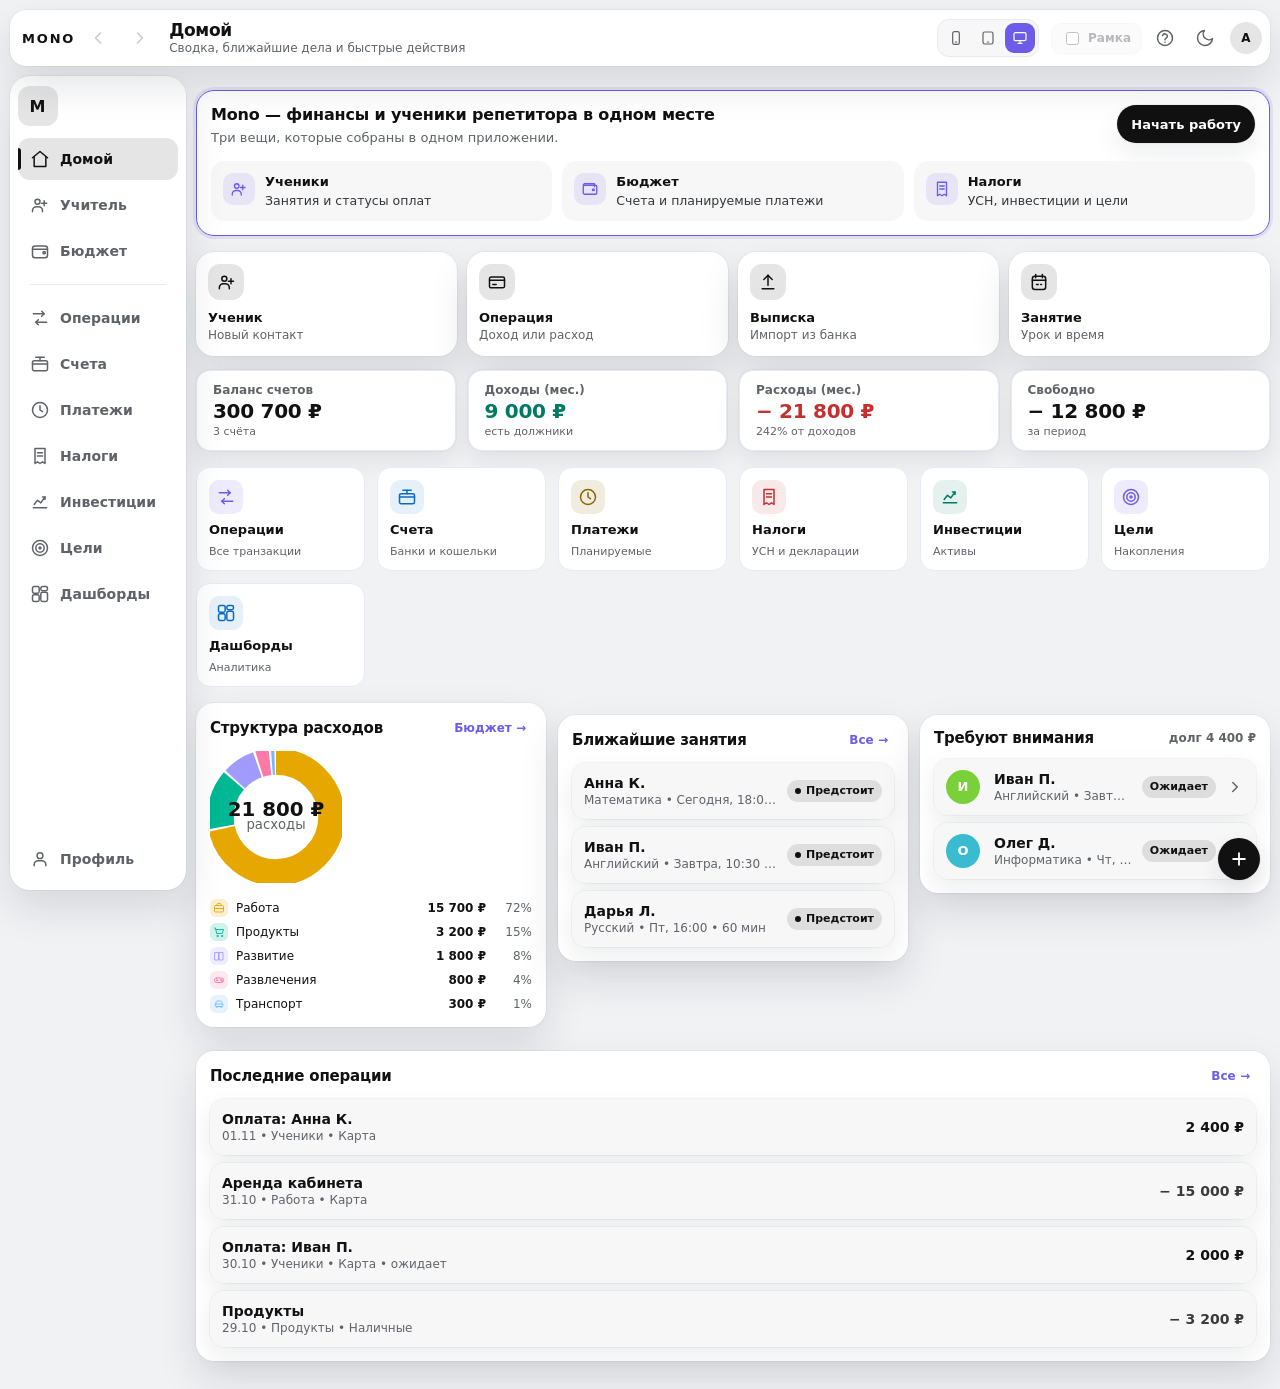
==== commit 4d249d66: "task snapshot c7c36e66-22d7-4fb1-b1b2-e194169e2d24" ====
--- a/index.html
+++ b/index.html
@@ -377,6 +377,22 @@
     <div id="budgetDetail"></div>
   </section>
 
+  <!-- Этап 28: подтверждение удаления операции -->
+  <div class="modal-backdrop" id="confirmBackdrop"></div>
+  <section class="modal modal--confirm" id="confirmModal" role="alertdialog" aria-modal="true" aria-labelledby="confirmTitle" aria-describedby="confirmText">
+    <div class="modal-head">
+      <h2 id="confirmTitle">Удалить операцию?</h2>
+      <button class="icon-btn" data-action="close-confirm" aria-label="Закрыть">
+        <span data-icon="close"></span>
+      </button>
+    </div>
+    <p class="confirm-text" id="confirmText"></p>
+    <div class="form-actions">
+      <button type="button" class="secondary-btn" data-action="close-confirm">Отмена</button>
+      <button type="button" class="primary-btn primary-btn--danger" id="confirmOk">Удалить</button>
+    </div>
+  </section>
+
   <div class="toast" id="toast" role="status" aria-live="polite"></div>
 
   <!-- Этап 22: файл для импорта резервной копии -->
--- a/src/css/components.css
+++ b/src/css/components.css
@@ -926,12 +926,150 @@
 .ops-sum-val { font-family: var(--font-num); font-weight: 800; font-size: 15px; white-space: nowrap; }
 .ops-sum-sep { width: 1px; align-self: stretch; background: var(--border); }
 .ops-group { margin-top: var(--sp-4); }
+
+/* ---------- Этап 25/27: операции — таблица на десктопе ----------
+   Референс «Домкнига» /operations: колонки, шапка, иконки категорий,
+   сумма справа. На мобиле — прежние карточки (колонки скрыты). */
+.tx-cat, .tx-acc, .tx-type { display: none; }
+.tx-status { display: inline-flex; align-items: center; }
+.tx-act { display: inline-flex; align-items: center; }
+.ops-head { display: none; }
+
+@media (max-width: 1023.98px) {
+  /* на телефоне «Оплачено» не показываем — только проблемные статусы */
+  .tx-status .badge--paid { display: none; }
+  .tx-tags { display: none; }
+}
+
+/* dev-preview «Телефон» на широком окне: карточки должны выглядеть как на телефоне */
+:root[data-preview="mobile"] .tx-status .badge--paid { display: none; }
+:root[data-preview="mobile"] .tx-tags { display: none; }
+
+/* ---- таблица операций ---- */
+.ops-table-wrap {
+  background: var(--surface);
+  border: 1px solid var(--line);
+  border-radius: 16px;
+  overflow: hidden;
+}
+.ops-table { width: 100%; border-collapse: collapse; table-layout: fixed; }
+.ops-table th {
+  padding: 10px 12px;
+  font-size: 10px; font-weight: 700; letter-spacing: 0.06em;
+  text-transform: uppercase; color: var(--text-3);
+  text-align: left; background: var(--surface);
+  border-bottom: 1px solid var(--line);
+}
+.ops-table td {
+  padding: 8px 12px;
+  font-size: 13px;
+  vertical-align: middle;
+  border-bottom: 1px solid var(--line);
+}
+.ops-table tbody tr:last-child td { border-bottom: 0; }
+.ops-table tbody tr:hover { background: var(--hover); }
+.ops-table .c-date { width: 78px; color: var(--muted); font-family: var(--font-num); white-space: nowrap; }
+.ops-table .c-op { width: auto; }
+.ops-table .c-cat { width: 190px; }
+.ops-table .c-acc { width: 152px; color: var(--muted); white-space: nowrap; overflow: hidden; text-overflow: ellipsis; }
+.ops-table .c-type { width: 84px; font-weight: 700; }
+.ops-table .c-tags { width: 132px; }
+.ops-table .c-sum {
+  width: 124px; text-align: right;
+  font-family: var(--font-num); font-weight: 800; white-space: nowrap;
+}
+.ops-table th.c-sum { text-align: right; }
+.ops-table .c-act { width: 74px; text-align: right; white-space: nowrap; }
+.ops-table .c-act .mini-btn { width: 26px; min-width: 26px; height: 26px; padding: 0; }
+.ops-table .c-act .mini-btn + .mini-btn { margin-left: 4px; }
+.ops-table .c-act [data-icon] svg { width: 13px; height: 13px; }
+.ops-table .tx-title { font-weight: 600; }
+.mini-btn--ghost { background: transparent; border-color: transparent; color: var(--text-3); }
+.mini-btn--ghost:hover { background: var(--surface-2); border-color: var(--line); color: var(--red); }
+.ops-foot {
+  display: flex; justify-content: space-between; gap: 10px;
+  padding: 10px 4px 0;
+  font-size: 11px; color: var(--text-3);
+}
+
+/* строка таблицы не должна наследовать карточные стили .row */
+tr.row--tx {
+  display: table-row;
+  padding: 0; min-height: 0;
+  border-radius: 0;
+  background: transparent;
+  box-shadow: none;
+}
+tr.row--tx:hover { background: transparent; }
+
+.cat-pill { display: inline-flex; align-items: center; gap: 7px; min-width: 0; color: var(--text-2); font-weight: 600; }
+.cat-ico {
+  width: 24px; height: 24px; border-radius: 50%; flex: none;
+  display: inline-grid; place-items: center;
+  background: color-mix(in srgb, var(--c) 18%, transparent);
+  color: var(--c);
+}
+.cat-ico svg { width: 14px; height: 14px; }
+.acc-dot { display: inline-block; width: 7px; height: 7px; border-radius: 50%; background: var(--c); margin-right: 6px; vertical-align: middle; }
+.c-tags .tx-tags { margin: 0; }
+
+@media (max-width: 1279px) { .ops-table .c-tags { display: none; } }
+@media (max-width: 1119px) { .ops-table .c-acc { display: none; } }
 .group-head {
   font-size: 12px; font-weight: 700; color: var(--text-3);
   text-transform: capitalize; padding: 0 4px var(--sp-2);
   /* Этап 23: дата слева, итог дня справа (референс «Счета и транзакции») */
   display: flex; align-items: baseline; justify-content: space-between; gap: 10px;
 }
+
+/* ---------- Этап 26: конструктор категорий/тегов, теги в форме и таблице ---------- */
+.dict-title { margin: 14px 0 8px; font-size: 11px; font-weight: 800; color: var(--muted); text-transform: uppercase; letter-spacing: 0.06em; }
+.dict-title:first-of-type { margin-top: 4px; }
+.dict-list { display: flex; flex-wrap: wrap; gap: 6px; }
+.dict-chip {
+  display: inline-flex; align-items: center; gap: 6px;
+  height: 30px; padding: 0 5px 0 10px;
+  border-radius: 999px; border: 1px solid var(--line);
+  background: var(--surface-2); font-size: 12px; font-weight: 600;
+}
+.dict-chip .cat-dot { flex: none; }
+.dict-chip.tag { color: var(--text-2); }
+.dict-del {
+  width: 20px; height: 20px; border-radius: 50%;
+  display: inline-grid; place-items: center;
+  font-size: 14px; line-height: 1; color: var(--muted);
+}
+.dict-del:hover { background: var(--hover); color: var(--red); }
+.dict-form { display: flex; gap: 8px; margin-top: 10px; }
+.dict-form input {
+  flex: 1; min-width: 0; height: 36px;
+  border-radius: 10px; border: 1px solid var(--line);
+  background: var(--surface-2); color: var(--text);
+  padding: 0 10px; font: inherit; font-size: 13px;
+}
+.dict-form input:focus-visible { outline: 2px solid var(--accent); outline-offset: 1px; }
+
+.tag-pick { display: flex; flex-wrap: wrap; gap: 6px; }
+.tag-opt { position: relative; display: inline-block; }
+.tag-opt input { position: absolute; inset: 0; margin: 0; padding: 0; height: auto; border: 0; background: transparent; opacity: 0; cursor: pointer; }
+.tag-opt span {
+  display: inline-flex; align-items: center; height: 30px; padding: 0 10px;
+  border-radius: 999px; border: 1px solid var(--line); background: var(--surface-2);
+  color: var(--muted); font-size: 12px; font-weight: 600;
+  transition: background 0.15s, border-color 0.15s, color 0.15s;
+}
+.tag-opt input:checked + span { background: var(--accent-soft); border-color: var(--accent); color: var(--text); }
+.tag-opt input:focus-visible + span { outline: 2px solid var(--ring); outline-offset: 1px; }
+.tag-empty { margin: 0; font-size: 12px; color: var(--muted); }
+
+.tx-tags { display: inline-flex; gap: 4px; margin-left: 8px; vertical-align: middle; }
+.tx-tags span {
+  font-size: 10px; font-weight: 700; color: var(--text-3);
+  background: var(--hover); border-radius: 999px; padding: 1px 6px;
+}
+@media (max-width: 1023.98px) {
+  .tx-tags { display: none; }
+}
 .group-sum { font-family: var(--font-num); font-size: 12px; font-weight: 800; letter-spacing: -0.01em; white-space: nowrap; }
 .cat-icon {
   flex: 0 0 auto; width: 38px; height: 38px; border-radius: 50%;
@@ -939,7 +1077,8 @@
   background: color-mix(in srgb, var(--c) 16%, transparent); color: var(--c);
 }
 .cat-icon svg, .cat-icon [data-icon] svg { width: 19px; height: 19px; }
-.row--tx { display: flex; align-items: center; gap: var(--sp-3); }
+/* display задаётся ниже (flex на мобиле / grid-таблица на десктопе) */
+.row--tx { align-items: center; gap: var(--sp-3); }
 .chip--sort { display: inline-flex; align-items: center; gap: 6px; }
 .chip--sort svg { width: 14px; height: 14px; }
 .empty-state {
@@ -1217,3 +1356,23 @@
   .mini-btn { min-width: 40px; min-height: 40px; }
 }
 
+/* ---------- Легенда donut (Этап 28, референс D1) ---------- */
+/* Иконка категории вместо точки: цветной квадрат со скруглением, белая SVG-иконка внутри */
+.legend-ic {
+  width: 18px; height: 18px; border-radius: 6px; flex: 0 0 auto;
+  background: color-mix(in srgb, var(--c, var(--accent)) 18%, transparent);
+  color: var(--c, var(--accent));
+  display: grid; place-items: center;
+}
+.legend-ic svg { width: 12px; height: 12px; }
+/* Скрытые строки при maxVisible — «+N ещё» разворачивает их на месте (app.js) */
+.legend-hidden { display: none; }
+.legend-more {
+  align-self: flex-start;
+  border: none; background: none; padding: 2px 4px; cursor: pointer;
+  font-size: 12px; font-weight: 600; color: var(--accent);
+  border-radius: 6px;
+}
+.legend-more:hover { background: var(--hover); }
+
+
